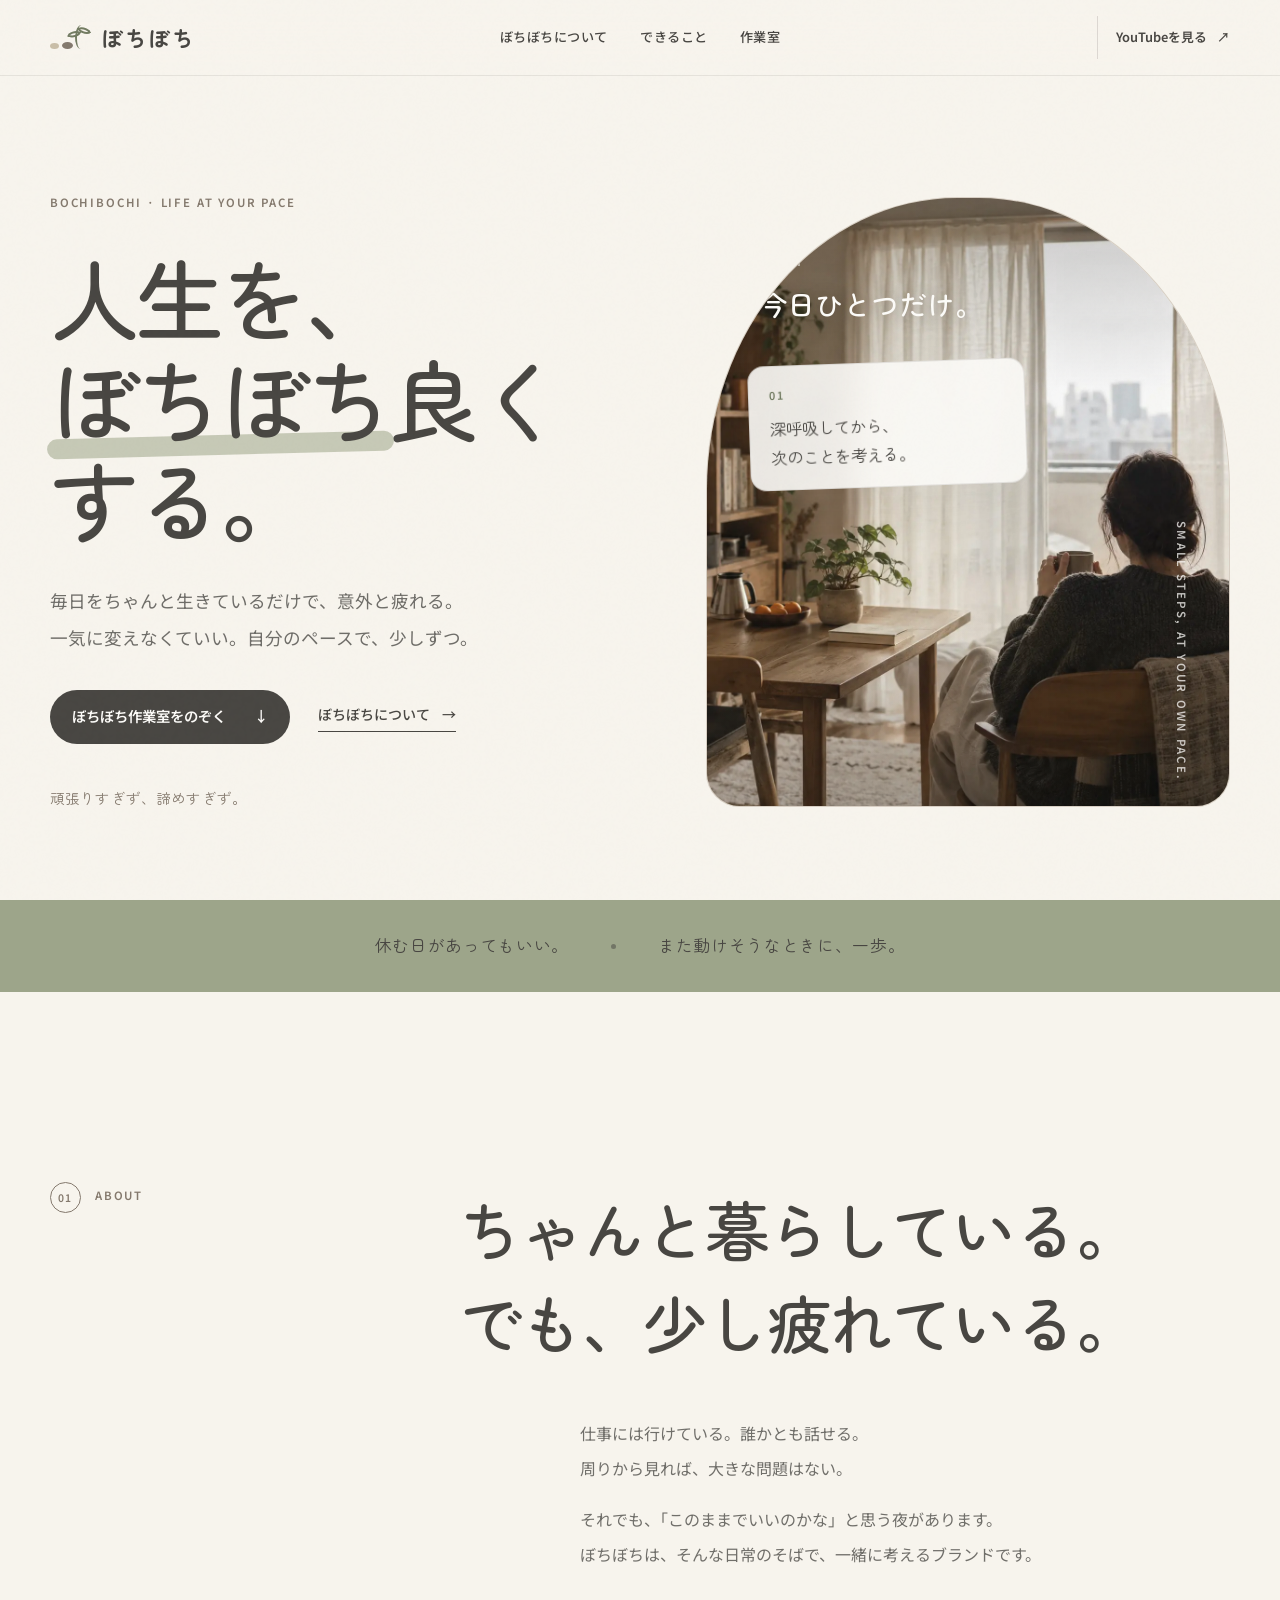
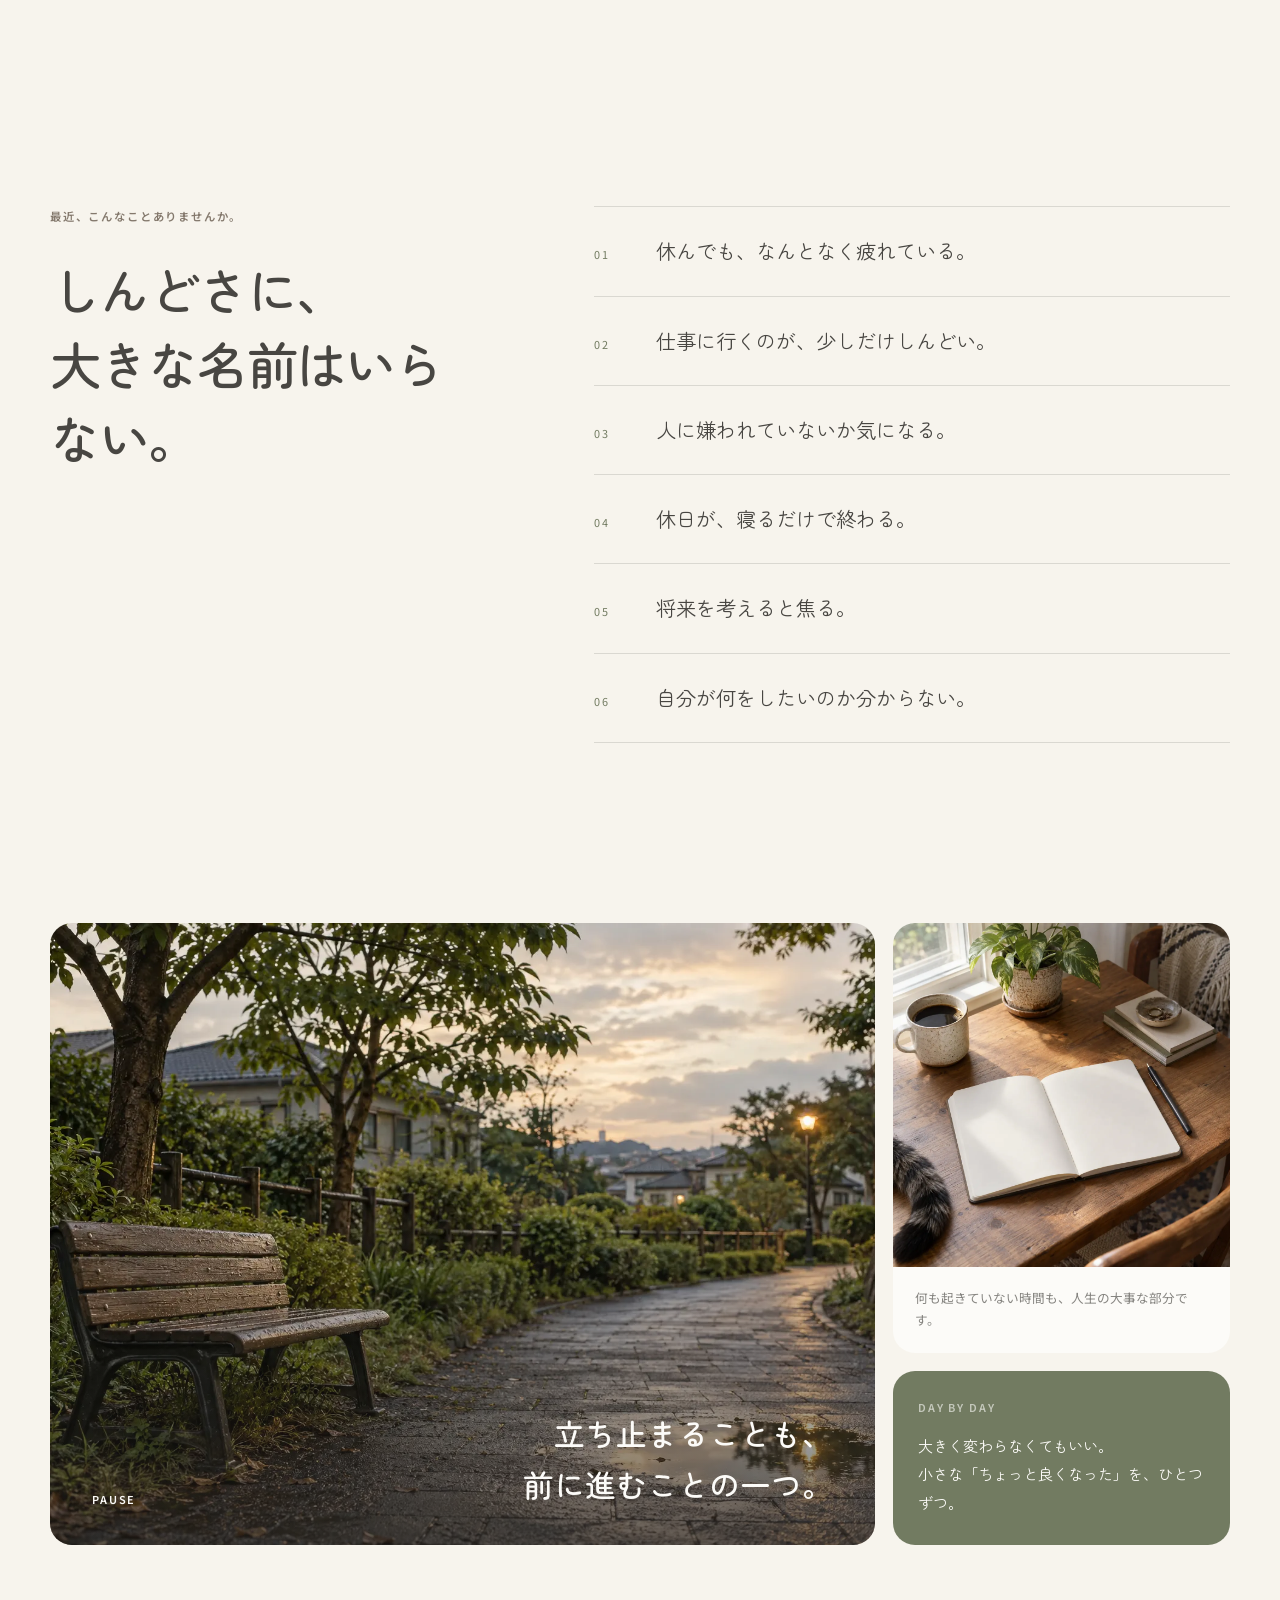
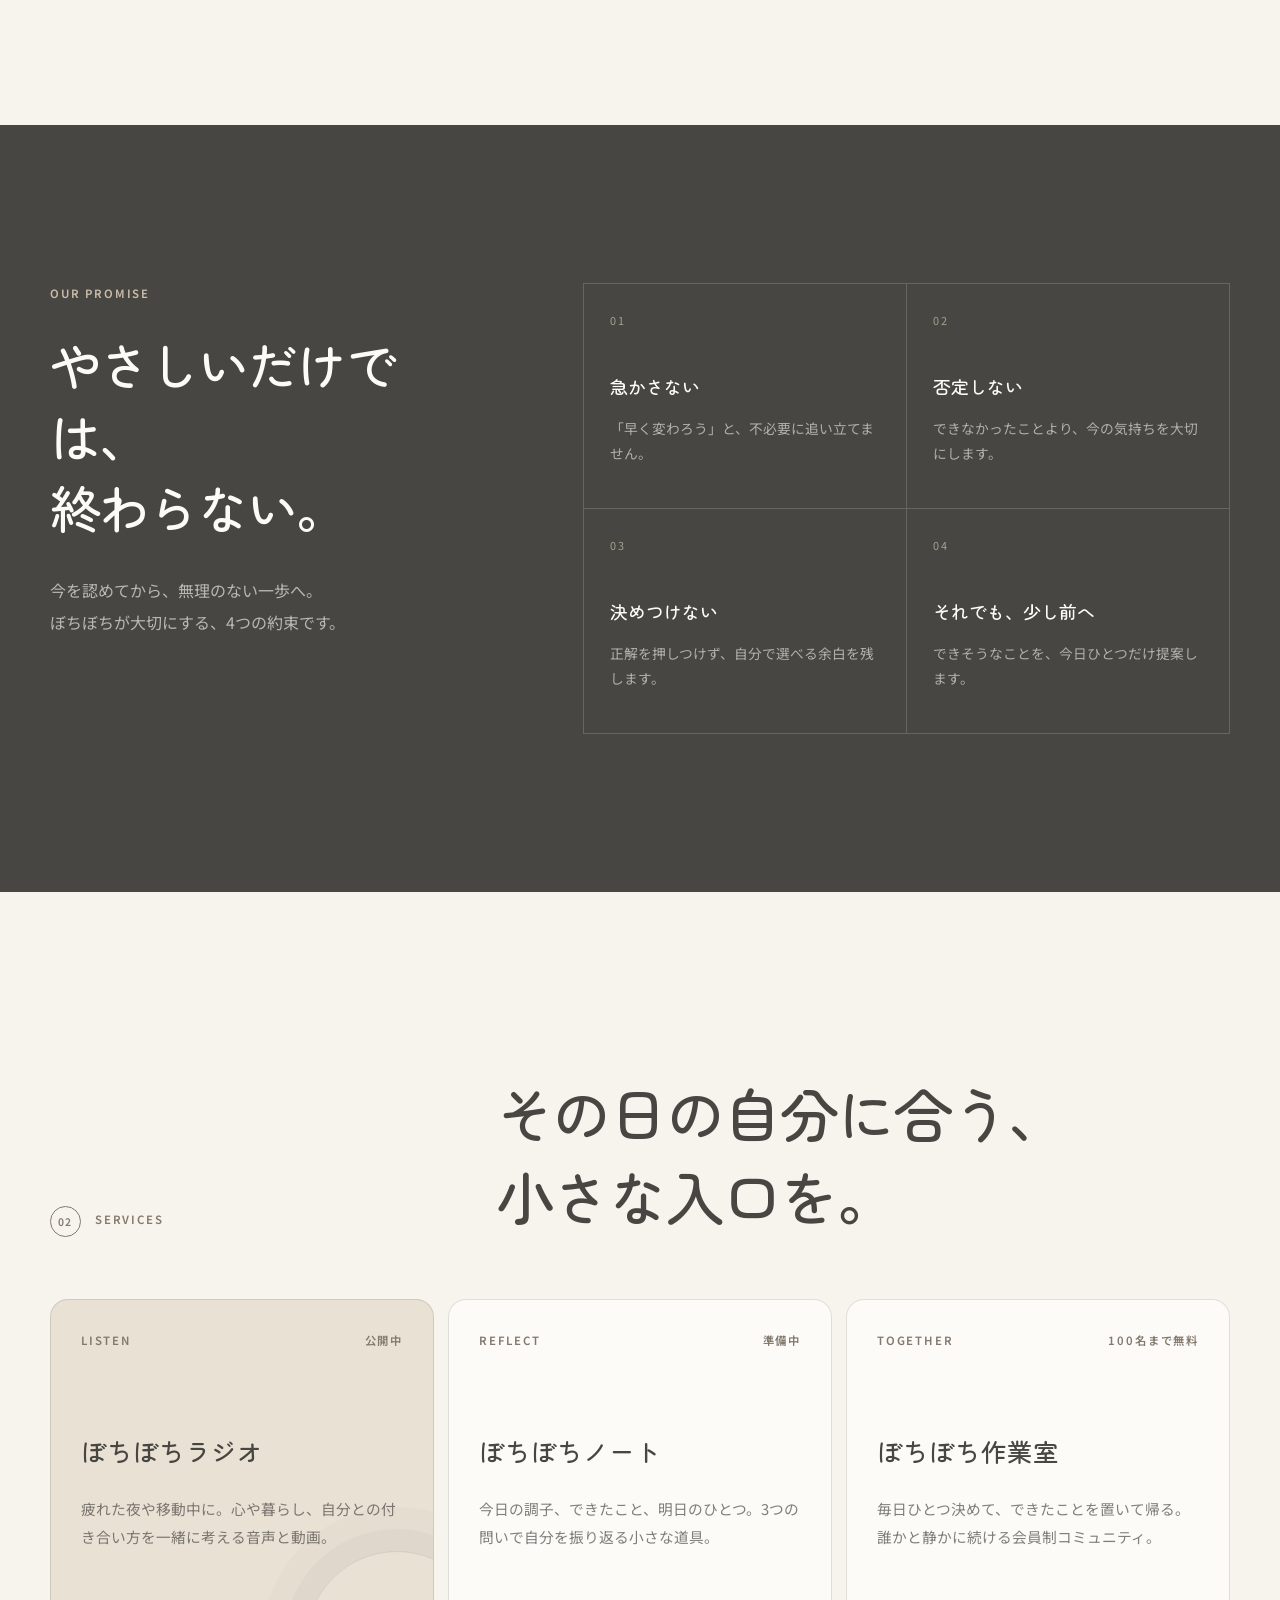
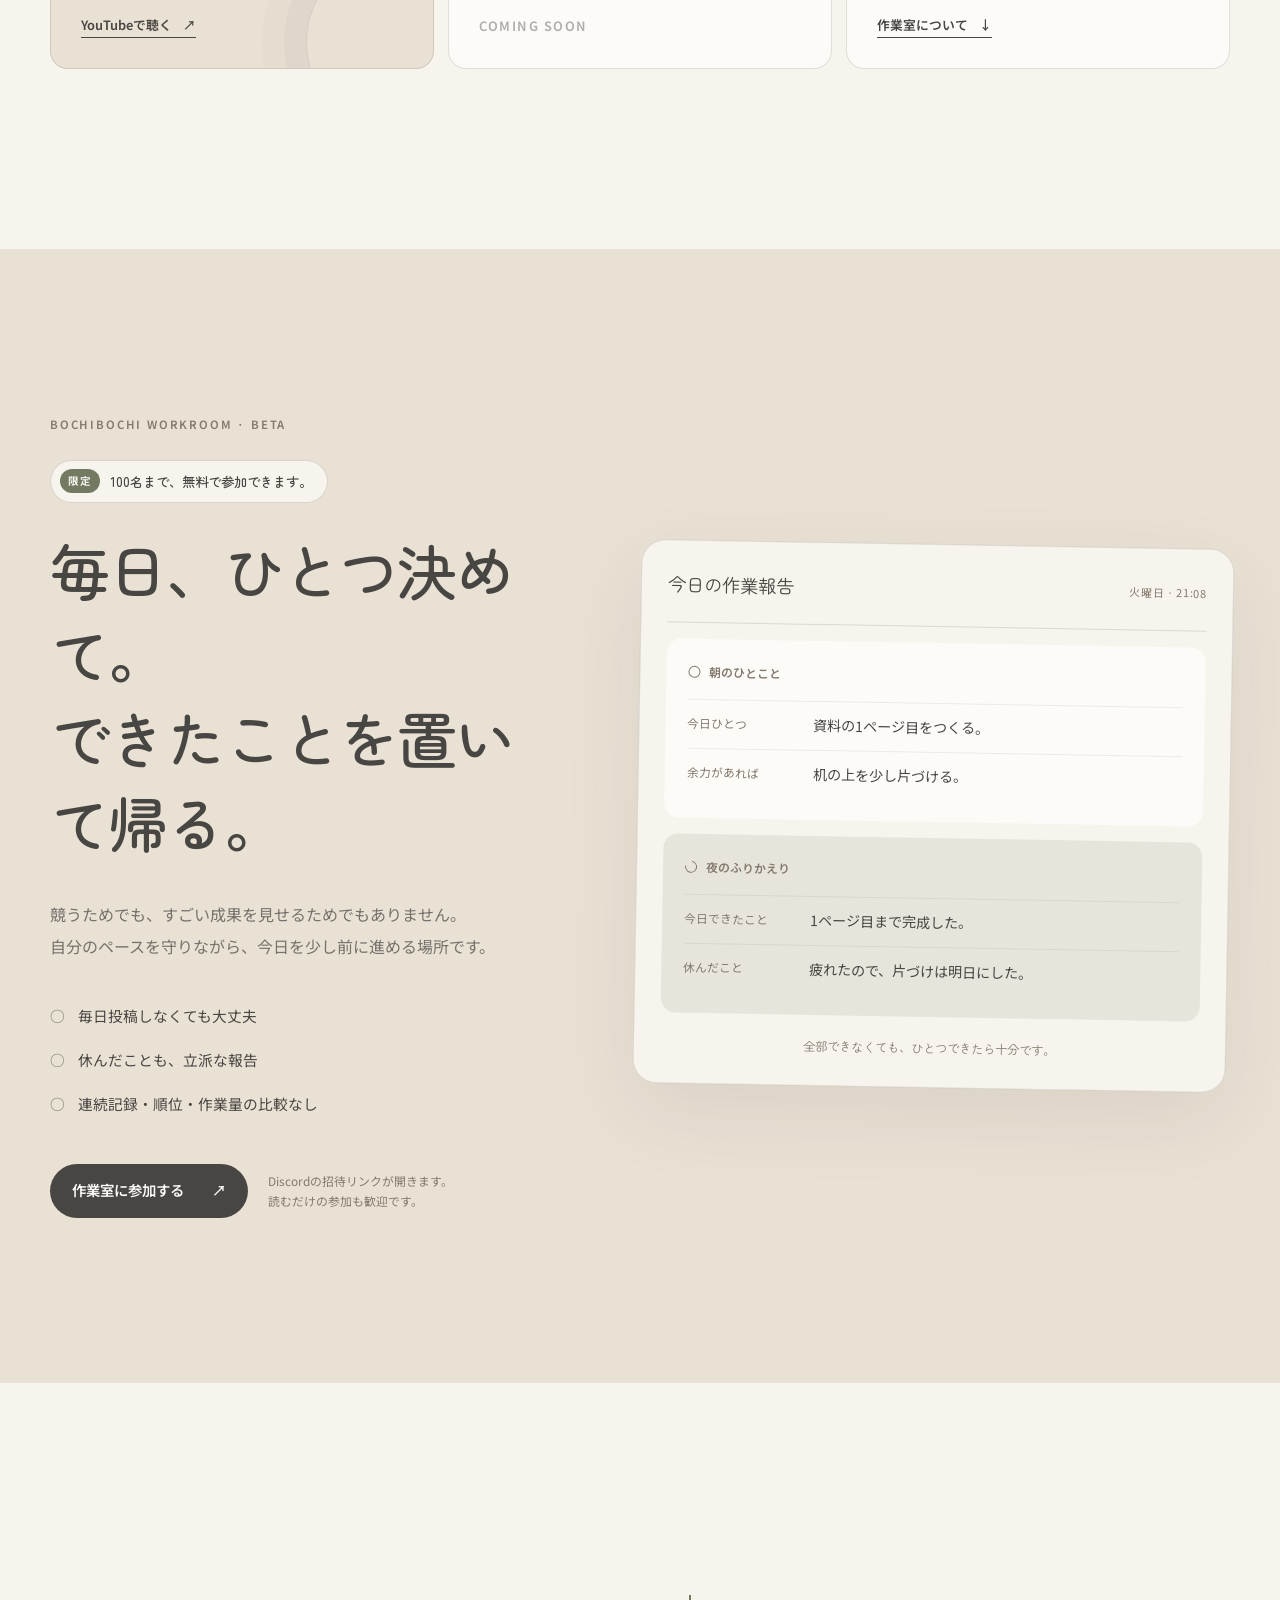
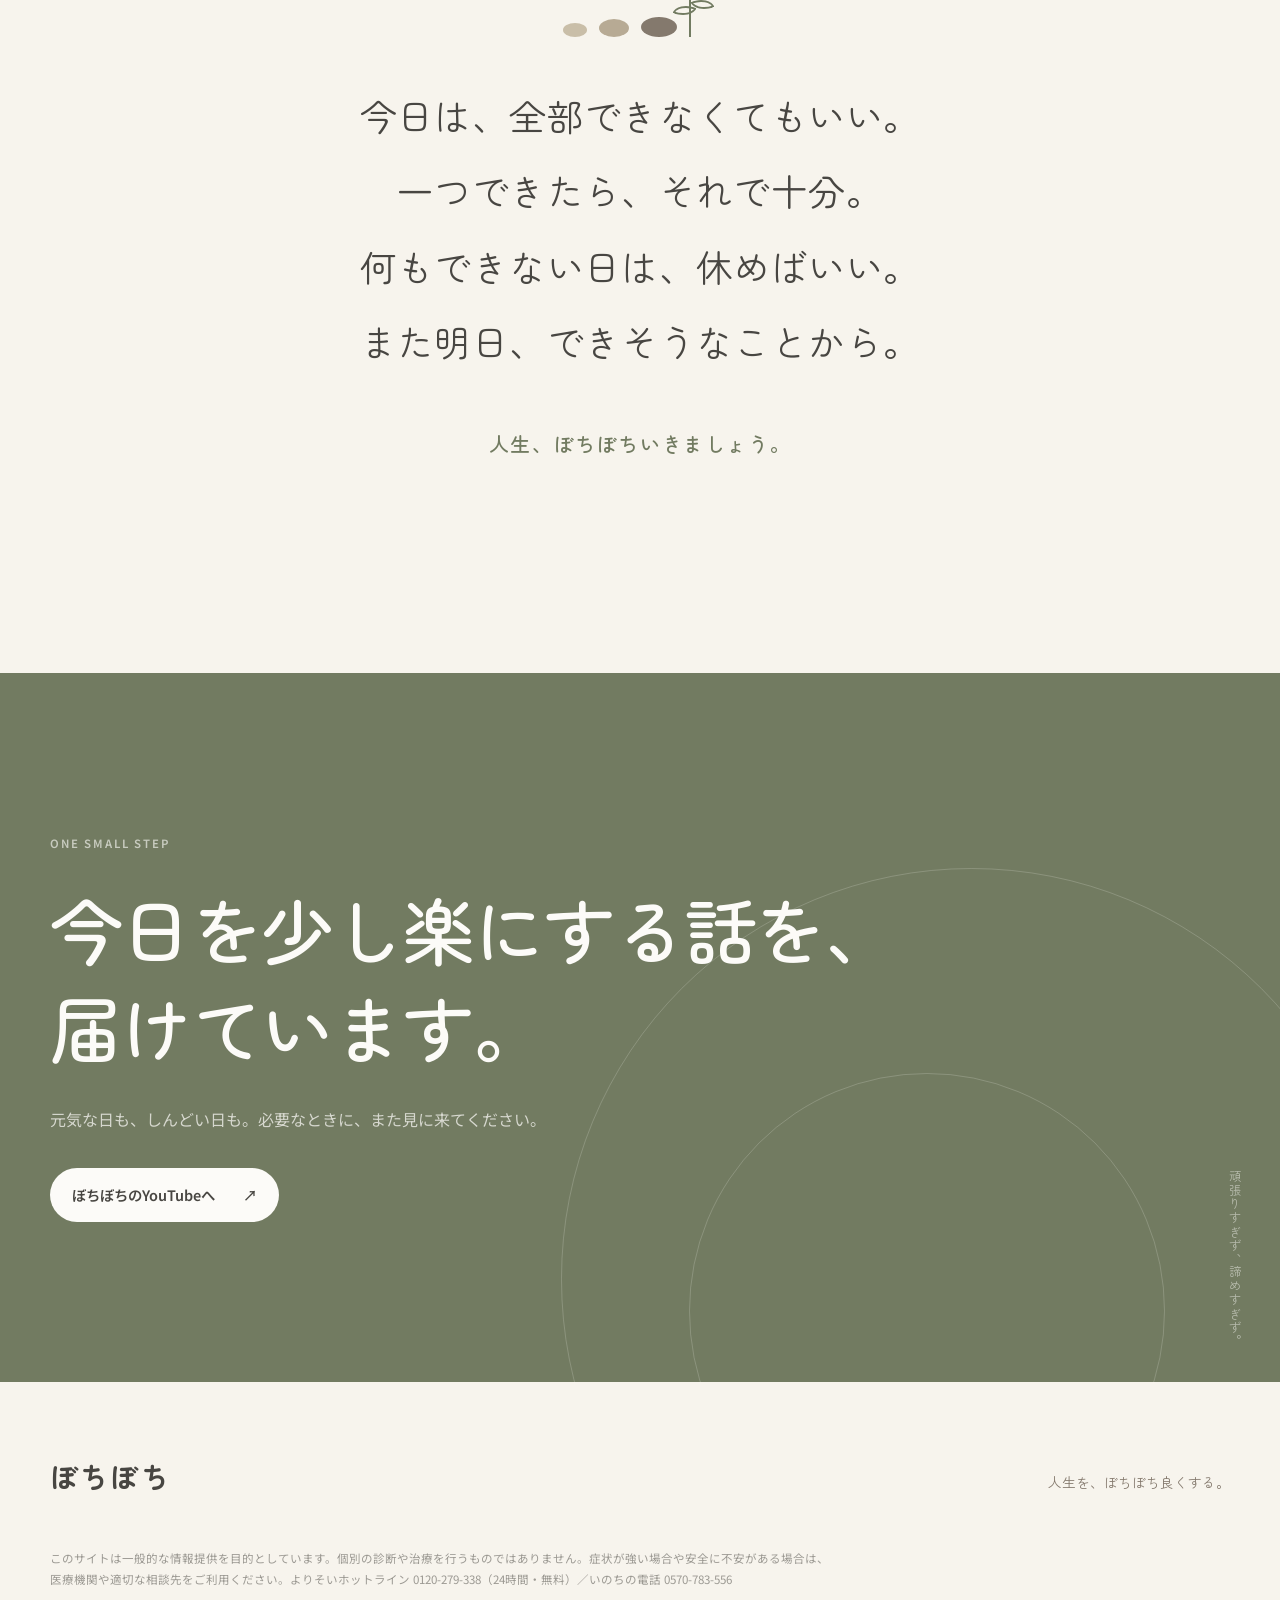
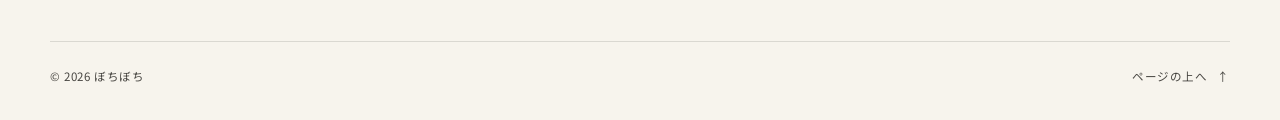
==== index.html @ 63e9a426 "ぼちぼち LP 初版：作業室CTAをDiscord招待（先着100名無料）に、OGP・標準注記を追加 Co-Authored-By: Claude Fable 5.1 <noreply@anthrop" ====
<!doctype html>
<html lang="ja">
  <head>
    <meta charset="utf-8" />
    <meta name="viewport" content="width=device-width, initial-scale=1" />
    <meta name="theme-color" content="#F7F4ED" />
    <meta
      name="description"
      content="人生を、ぼちぼち良くする。心や暮らし、自分との付き合い方を少しずつ整えていくブランドです。"
    />
    <title>ぼちぼち｜人生を、ぼちぼち良くする。</title>
    <link rel="preconnect" href="https://fonts.googleapis.com" />
    <link rel="preconnect" href="https://fonts.gstatic.com" crossorigin />
    <link
      href="https://fonts.googleapis.com/css2?family=Noto+Sans+JP:wght@400;500;600&family=Zen+Maru+Gothic:wght@500;700&display=swap"
      rel="stylesheet"
    />
    <link
      rel="icon"
      type="image/svg+xml"
      href="data:image/svg+xml,%3Csvg xmlns='http://www.w3.org/2000/svg' viewBox='0 0 64 64'%3E%3Crect width='64' height='64' rx='16' fill='%23F7F4ED'/%3E%3Cellipse cx='19' cy='43' rx='7' ry='4.5' fill='%23C9BEA8'/%3E%3Cellipse cx='34' cy='39' rx='7.5' ry='5' fill='%2384796D'/%3E%3Cpath d='M47 44V28M47 32c-7 0-10-4-10-10 7 0 10 4 10 10Zm0 3c7 0 10-4 10-10-7 0-10 4-10 10Z' fill='none' stroke='%239DA58A' stroke-width='4' stroke-linecap='round' stroke-linejoin='round'/%3E%3C/svg%3E"
    />
    <meta property="og:title" content="ぼちぼち｜人生を、ぼちぼち良くする。" />
    <meta property="og:description" content="毎日をちゃんと生きているだけで、意外と疲れる。一気に変えなくていい。自分のペースで、少しずつ。" />
    <meta property="og:type" content="website" />
    <meta property="og:image" content="https://takubon3140.github.io/bochibochi-lp/images/quiet-morning.webp" />
    <meta name="twitter:card" content="summary_large_image" />
    <link rel="preload" as="image" href="./images/quiet-morning.webp" type="image/webp" />
    <link rel="stylesheet" href="./styles.css" />
  </head>
  <body>
    <a class="skip-link" href="#main">本文へ移動する</a>

    <header class="site-header" id="top">
      <a class="brand" href="#top" aria-label="ぼちぼち ホーム">
        <span class="brand-mark" aria-hidden="true">
          <span class="pebble pebble-small"></span>
          <span class="pebble pebble-large"></span>
          <span class="sprout"><i></i></span>
        </span>
        <span class="brand-name">ぼちぼち</span>
      </a>

      <nav class="header-nav" aria-label="メインナビゲーション">
        <a href="#about">ぼちぼちについて</a>
        <a href="#services">できること</a>
        <a href="#community">作業室</a>
      </nav>

      <a class="header-cta" href="https://www.youtube.com/@ikumae_radio" target="_blank" rel="noreferrer">
        YouTubeを見る
        <span aria-hidden="true">↗</span>
      </a>
    </header>

    <main id="main">
      <section class="hero" aria-labelledby="hero-title">
        <div class="hero-copy">
          <p class="eyebrow">BOCHIBOCHI · LIFE AT YOUR PACE</p>
          <h1 id="hero-title">人生を、<br /><em>ぼちぼち</em>良くする。</h1>
          <p class="hero-lead">
            毎日をちゃんと生きているだけで、意外と疲れる。<br />
            一気に変えなくていい。自分のペースで、少しずつ。
          </p>
          <div class="hero-actions">
            <a class="button button-primary" href="#community">
              ぼちぼち作業室をのぞく
              <span aria-hidden="true">↓</span>
            </a>
            <a class="text-link" href="#about">ぼちぼちについて <span aria-hidden="true">→</span></a>
          </div>
          <p class="hero-note">頑張りすぎず、諦めすぎず。</p>
        </div>

        <div class="hero-visual">
          <img
            class="hero-photo"
            src="./images/quiet-morning.webp"
            width="1122"
            height="1402"
            alt="朝の窓辺で、後ろ姿の人が温かい飲み物を手にひと休みしている"
            fetchpriority="high"
          />
          <div class="visual-label">
            <span>TODAY</span>
            <strong>今日ひとつだけ。</strong>
          </div>
          <div class="pace-card pace-card-top">
            <span class="pace-number">01</span>
            <p>深呼吸してから、<br />次のことを考える。</p>
          </div>
          <p class="visual-caption">SMALL STEPS, AT YOUR OWN PACE.</p>
        </div>
      </section>

      <section class="soft-band" aria-label="ブランドメッセージ">
        <p>休む日があってもいい。</p>
        <span aria-hidden="true"></span>
        <p>また動けそうなときに、一歩。</p>
      </section>

      <section class="section section-intro reveal" id="about" aria-labelledby="about-title">
        <div class="section-kicker">
          <span>01</span>
          <p>ABOUT</p>
        </div>
        <div class="intro-copy">
          <h2 id="about-title">ちゃんと暮らしている。<br />でも、少し疲れている。</h2>
          <p>
            仕事には行けている。誰かとも話せる。<br />
            周りから見れば、大きな問題はない。
          </p>
          <p>
            それでも、「このままでいいのかな」と思う夜があります。<br />
            ぼちぼちは、そんな日常のそばで、一緒に考えるブランドです。
          </p>
        </div>
      </section>

      <section class="section worries reveal" aria-labelledby="worries-title">
        <div class="worries-heading">
          <p class="mini-label">最近、こんなことありませんか。</p>
          <h2 id="worries-title">しんどさに、<br />大きな名前はいらない。</h2>
        </div>
        <ul class="worry-list">
          <li><span>01</span>休んでも、なんとなく疲れている。</li>
          <li><span>02</span>仕事に行くのが、少しだけしんどい。</li>
          <li><span>03</span>人に嫌われていないか気になる。</li>
          <li><span>04</span>休日が、寝るだけで終わる。</li>
          <li><span>05</span>将来を考えると焦る。</li>
          <li><span>06</span>自分が何をしたいのか分からない。</li>
        </ul>
      </section>

      <section class="section visual-story reveal" aria-label="ぼちぼちが大切にする日常の風景">
        <figure class="scene-card scene-wide">
          <img
            src="./images/after-rain-bench.webp"
            width="1536"
            height="1024"
            alt="雨上がりの静かな散歩道と、誰も座っていない木のベンチ"
            loading="lazy"
          />
          <figcaption>
            <span>PAUSE</span>
            <strong>立ち止まることも、<br />前に進むことの一つ。</strong>
          </figcaption>
        </figure>

        <div class="scene-side">
          <figure class="scene-card scene-square">
            <img
              src="./images/notebook-coffee-cat.webp"
              width="1254"
              height="1254"
              alt="窓辺の机に置かれた白いノートとコーヒー、画面の隅から見える猫のしっぽ"
              loading="lazy"
            />
            <figcaption>何も起きていない時間も、人生の大事な部分です。</figcaption>
          </figure>
          <div class="scene-message">
            <span>DAY BY DAY</span>
            <p>大きく変わらなくてもいい。<br />小さな「ちょっと良くなった」を、ひとつずつ。</p>
          </div>
        </div>
      </section>

      <section class="promise-section" aria-labelledby="promise-title">
        <div class="section promise-inner reveal">
          <div class="promise-heading">
            <p class="mini-label light">OUR PROMISE</p>
            <h2 id="promise-title">やさしいだけでは、<br />終わらない。</h2>
            <p>
              今を認めてから、無理のない一歩へ。<br />
              ぼちぼちが大切にする、4つの約束です。
            </p>
          </div>
          <ol class="promise-grid">
            <li>
              <span>01</span>
              <h3>急かさない</h3>
              <p>「早く変わろう」と、不必要に追い立てません。</p>
            </li>
            <li>
              <span>02</span>
              <h3>否定しない</h3>
              <p>できなかったことより、今の気持ちを大切にします。</p>
            </li>
            <li>
              <span>03</span>
              <h3>決めつけない</h3>
              <p>正解を押しつけず、自分で選べる余白を残します。</p>
            </li>
            <li>
              <span>04</span>
              <h3>それでも、少し前へ</h3>
              <p>できそうなことを、今日ひとつだけ提案します。</p>
            </li>
          </ol>
        </div>
      </section>

      <section class="section services reveal" id="services" aria-labelledby="services-title">
        <div class="services-heading">
          <div class="section-kicker">
            <span>02</span>
            <p>SERVICES</p>
          </div>
          <h2 id="services-title">その日の自分に合う、<br />小さな入口を。</h2>
        </div>

        <div class="service-grid">
          <article class="service-card service-featured">
            <div class="service-meta"><span>LISTEN</span><span>公開中</span></div>
            <h3>ぼちぼちラジオ</h3>
            <p>疲れた夜や移動中に。心や暮らし、自分との付き合い方を一緒に考える音声と動画。</p>
            <a href="https://www.youtube.com/@ikumae_radio" target="_blank" rel="noreferrer">
              YouTubeで聴く <span aria-hidden="true">↗</span>
            </a>
          </article>
          <article class="service-card">
            <div class="service-meta"><span>REFLECT</span><span>準備中</span></div>
            <h3>ぼちぼちノート</h3>
            <p>今日の調子、できたこと、明日のひとつ。3つの問いで自分を振り返る小さな道具。</p>
            <span class="coming-soon">COMING SOON</span>
          </article>
          <article class="service-card">
            <div class="service-meta"><span>TOGETHER</span><span>100名まで無料</span></div>
            <h3>ぼちぼち作業室</h3>
            <p>毎日ひとつ決めて、できたことを置いて帰る。誰かと静かに続ける会員制コミュニティ。</p>
            <a href="#community">作業室について <span aria-hidden="true">↓</span></a>
          </article>
        </div>
      </section>

      <section class="community-section" id="community" aria-labelledby="community-title">
        <div class="section community-inner reveal">
          <div class="community-copy">
            <p class="mini-label">BOCHIBOCHI WORKROOM · BETA</p>
            <p class="free-badge"><span>限定</span> 100名まで、無料で参加できます。</p>
            <h2 id="community-title">毎日、ひとつ決めて。<br />できたことを置いて帰る。</h2>
            <p class="community-lead">
              競うためでも、すごい成果を見せるためでもありません。<br />
              自分のペースを守りながら、今日を少し前に進める場所です。
            </p>
            <ul class="community-points">
              <li><span aria-hidden="true">○</span> 毎日投稿しなくても大丈夫</li>
              <li><span aria-hidden="true">○</span> 休んだことも、立派な報告</li>
              <li><span aria-hidden="true">○</span> 連続記録・順位・作業量の比較なし</li>
            </ul>
            <div class="community-action">
              <a class="button button-primary" href="https://discord.gg/DdUfR2rM8W" target="_blank" rel="noreferrer">
                作業室に参加する
                <span aria-hidden="true">↗</span>
              </a>
              <p>Discordの招待リンクが開きます。読むだけの参加も歓迎です。</p>
            </div>
          </div>

          <div class="report-board" aria-label="ぼちぼち作業室の投稿例">
            <div class="board-head">
              <p>今日の作業報告</p>
              <span>火曜日 · 21:08</span>
            </div>
            <article class="report-card morning-card">
              <div class="report-label"><span class="sun"></span> 朝のひとこと</div>
              <dl>
                <div>
                  <dt>今日ひとつ</dt>
                  <dd>資料の1ページ目をつくる。</dd>
                </div>
                <div>
                  <dt>余力があれば</dt>
                  <dd>机の上を少し片づける。</dd>
                </div>
              </dl>
            </article>
            <article class="report-card evening-card">
              <div class="report-label"><span class="moon"></span> 夜のふりかえり</div>
              <dl>
                <div>
                  <dt>今日できたこと</dt>
                  <dd>1ページ目まで完成した。</dd>
                </div>
                <div>
                  <dt>休んだこと</dt>
                  <dd>疲れたので、片づけは明日にした。</dd>
                </div>
              </dl>
            </article>
            <p class="board-note">全部できなくても、ひとつできたら十分です。</p>
          </div>
        </div>
      </section>

      <section class="manifesto reveal" aria-label="ぼちぼちのメッセージ">
        <div class="manifesto-mark" aria-hidden="true">
          <span></span><span></span><span></span><i></i>
        </div>
        <blockquote>
          <p>今日は、全部できなくてもいい。</p>
          <p>一つできたら、それで十分。</p>
          <p>何もできない日は、休めばいい。</p>
          <p>また明日、できそうなことから。</p>
        </blockquote>
        <strong>人生、ぼちぼちいきましょう。</strong>
      </section>

      <section class="closing" aria-labelledby="closing-title">
        <div class="closing-copy reveal">
          <p class="mini-label">ONE SMALL STEP</p>
          <h2 id="closing-title">今日を少し楽にする話を、<br />届けています。</h2>
          <p>元気な日も、しんどい日も。必要なときに、また見に来てください。</p>
          <a class="button button-light" href="https://www.youtube.com/@ikumae_radio" target="_blank" rel="noreferrer">
            ぼちぼちのYouTubeへ
            <span aria-hidden="true">↗</span>
          </a>
        </div>
        <p class="closing-side" aria-hidden="true">頑張りすぎず、諦めすぎず。</p>
      </section>
    </main>

    <footer class="site-footer">
      <div class="footer-brand">
        <span class="brand-name">ぼちぼち</span>
        <p>人生を、ぼちぼち良くする。</p>
      </div>
      <p class="disclaimer">
        このサイトは一般的な情報提供を目的としています。個別の診断や治療を行うものではありません。症状が強い場合や安全に不安がある場合は、医療機関や適切な相談先をご利用ください。よりそいホットライン 0120-279-338（24時間・無料）／いのちの電話 0570-783-556
      </p>
      <div class="footer-bottom">
        <p>© <span id="year">2026</span> ぼちぼち</p>
        <a href="#top">ページの上へ <span aria-hidden="true">↑</span></a>
      </div>
    </footer>

    <script src="./script.js"></script>
  </body>
</html>
---- styles.css ----
:root {
  --charcoal: #484642;
  --cream: #f7f4ed;
  --sage: #9da58a;
  --sage-dark: #727b61;
  --sand: #c9bea8;
  --pale: #e9e1d4;
  --warm-white: #fcfbf8;
  --brown: #84796d;
  --line: rgba(72, 70, 66, 0.16);
  --heading: "Zen Maru Gothic", "Hiragino Maru Gothic ProN", "Yu Gothic", sans-serif;
  --body: "Noto Sans JP", "Hiragino Kaku Gothic ProN", "Yu Gothic", sans-serif;
  --page: min(1180px, calc(100vw - 48px));
  --radius: 18px;
}

* {
  box-sizing: border-box;
}

html {
  scroll-behavior: smooth;
}

body {
  margin: 0;
  color: var(--charcoal);
  background: var(--cream);
  font-family: var(--body);
  font-size: 16px;
  line-height: 1.9;
  -webkit-font-smoothing: antialiased;
}

body::before {
  content: "";
  position: fixed;
  inset: 0;
  pointer-events: none;
  z-index: 20;
  opacity: 0.25;
  background-image: url("data:image/svg+xml,%3Csvg viewBox='0 0 180 180' xmlns='http://www.w3.org/2000/svg'%3E%3Cfilter id='n'%3E%3CfeTurbulence type='fractalNoise' baseFrequency='.8' numOctaves='2' stitchTiles='stitch'/%3E%3C/filter%3E%3Crect width='100%25' height='100%25' filter='url(%23n)' opacity='.06'/%3E%3C/svg%3E");
}

::selection {
  color: var(--warm-white);
  background: var(--sage-dark);
}

a {
  color: inherit;
  text-decoration: none;
}

p,
h1,
h2,
h3,
blockquote {
  margin-top: 0;
}

.skip-link {
  position: fixed;
  top: 12px;
  left: 12px;
  z-index: 100;
  padding: 10px 14px;
  border-radius: 10px;
  color: var(--warm-white);
  background: var(--charcoal);
  transform: translateY(-150%);
  transition: transform 180ms ease;
}

.skip-link:focus {
  transform: translateY(0);
}

.site-header {
  position: sticky;
  top: 0;
  z-index: 10;
  display: grid;
  grid-template-columns: 1fr auto 1fr;
  align-items: center;
  min-height: 76px;
  padding: 0 max(24px, calc((100vw - 1180px) / 2));
  border-bottom: 1px solid rgba(72, 70, 66, 0.1);
  background: rgba(247, 244, 237, 0.88);
  backdrop-filter: blur(18px);
}

.brand {
  display: inline-flex;
  align-items: center;
  gap: 13px;
  width: max-content;
}

.brand-name {
  font-family: var(--heading);
  font-size: 1.35rem;
  font-weight: 700;
  letter-spacing: 0.08em;
}

.brand-mark {
  position: relative;
  display: block;
  width: 38px;
  height: 27px;
}

.pebble {
  position: absolute;
  bottom: 2px;
  display: block;
  border-radius: 50%;
  background: var(--sand);
}

.pebble-small {
  left: 0;
  width: 9px;
  height: 6px;
}

.pebble-large {
  left: 12px;
  width: 11px;
  height: 7px;
  background: var(--brown);
}

.sprout {
  position: absolute;
  right: 1px;
  bottom: 2px;
  width: 12px;
  height: 24px;
  border-left: 2px solid var(--sage-dark);
  border-radius: 50%;
  transform: rotate(2deg);
}

.sprout::before,
.sprout::after {
  content: "";
  position: absolute;
  width: 8px;
  height: 5px;
  border: 2px solid var(--sage-dark);
  border-radius: 100% 0 100% 0;
}

.sprout::before {
  top: 5px;
  left: -9px;
  transform: rotate(18deg);
}

.sprout::after {
  top: 1px;
  left: 1px;
  transform: scaleX(-1) rotate(18deg);
}

.header-nav {
  display: flex;
  align-items: center;
  gap: 32px;
}

.header-nav a {
  position: relative;
  font-size: 0.82rem;
  font-weight: 500;
  letter-spacing: 0.04em;
}

.header-nav a::after {
  content: "";
  position: absolute;
  right: 0;
  bottom: -6px;
  left: 0;
  height: 1px;
  background: currentColor;
  transform: scaleX(0);
  transform-origin: right;
  transition: transform 180ms ease;
}

.header-nav a:hover::after,
.header-nav a:focus-visible::after {
  transform: scaleX(1);
  transform-origin: left;
}

.header-cta {
  justify-self: end;
  display: inline-flex;
  align-items: center;
  gap: 10px;
  padding: 9px 0 9px 18px;
  border-left: 1px solid var(--line);
  font-size: 0.8rem;
  font-weight: 600;
}

.header-cta span,
.text-link span,
.service-card a span,
.button span {
  transition: transform 180ms ease;
}

.header-cta:hover span,
.header-cta:focus-visible span,
.service-card a:hover span,
.service-card a:focus-visible span {
  transform: translate(2px, -2px);
}

.hero {
  width: var(--page);
  min-height: calc(100vh - 76px);
  min-height: calc(100svh - 76px);
  margin: 0 auto;
  display: grid;
  grid-template-columns: 1.05fr 0.95fr;
  gap: clamp(32px, 6vw, 96px);
  align-items: center;
  padding: clamp(72px, 9vw, 132px) 0 88px;
}

.eyebrow,
.mini-label,
.section-kicker,
.service-meta,
.visual-caption,
.coming-soon {
  font-size: 0.71rem;
  font-weight: 600;
  letter-spacing: 0.16em;
}

.eyebrow {
  margin-bottom: 32px;
  color: var(--brown);
}

.hero h1 {
  margin-bottom: 34px;
  font-family: var(--heading);
  font-size: clamp(3.35rem, 7vw, 6.8rem);
  font-weight: 500;
  line-height: 1.13;
  letter-spacing: -0.055em;
}

.hero h1 em {
  position: relative;
  z-index: 0;
  font-style: normal;
}

.hero h1 em::after {
  content: "";
  position: absolute;
  right: -0.04em;
  bottom: 0.08em;
  left: -0.03em;
  z-index: -1;
  height: 0.22em;
  border-radius: 99px;
  background: rgba(157, 165, 138, 0.54);
  transform: rotate(-1.5deg);
}

.hero-lead {
  max-width: 580px;
  margin-bottom: 34px;
  color: rgba(72, 70, 66, 0.78);
  font-size: clamp(1rem, 1.45vw, 1.1rem);
  line-height: 2.05;
}

.hero-actions {
  display: flex;
  align-items: center;
  gap: 28px;
  flex-wrap: wrap;
}

.button {
  display: inline-flex;
  align-items: center;
  justify-content: center;
  gap: 28px;
  min-height: 54px;
  padding: 0 22px;
  border-radius: 999px;
  font-size: 0.9rem;
  font-weight: 600;
  line-height: 1.3;
  transition: transform 180ms ease, background 180ms ease, color 180ms ease;
}

.button:hover,
.button:focus-visible {
  transform: translateY(-2px);
}

.button-primary {
  color: var(--warm-white);
  background: var(--charcoal);
}

.button-primary:hover,
.button-primary:focus-visible {
  background: var(--sage-dark);
}

.button:hover span,
.button:focus-visible span {
  transform: translateY(2px);
}

.text-link {
  display: inline-flex;
  align-items: center;
  gap: 12px;
  padding-bottom: 3px;
  border-bottom: 1px solid var(--charcoal);
  font-size: 0.88rem;
  font-weight: 500;
}

.text-link:hover span,
.text-link:focus-visible span {
  transform: translateX(3px);
}

.hero-note {
  margin: 40px 0 0;
  color: var(--brown);
  font-family: var(--heading);
  font-size: 0.9rem;
  letter-spacing: 0.08em;
}

.hero-visual {
  position: relative;
  min-height: min(610px, 66vw);
  overflow: hidden;
  border: 1px solid rgba(72, 70, 66, 0.11);
  border-radius: 48% 48% 34px 34px;
  background: var(--pale);
  isolation: isolate;
}

.hero-visual::before {
  content: "";
  position: absolute;
  inset: 0;
  z-index: 1;
  pointer-events: none;
  background: linear-gradient(180deg, rgba(35, 33, 29, 0.25) 0%, transparent 32%, transparent 68%, rgba(35, 33, 29, 0.28) 100%);
}

.hero-photo {
  position: absolute;
  inset: 0;
  width: 100%;
  height: 100%;
  object-fit: cover;
  object-position: center;
  transition: transform 1.2s cubic-bezier(0.2, 0.7, 0.2, 1);
}

.hero-visual:hover .hero-photo {
  transform: scale(1.018);
}

.visual-label {
  position: absolute;
  z-index: 2;
  top: 9%;
  left: 10%;
  display: flex;
  flex-direction: column;
  gap: 5px;
}

.visual-label span {
  color: rgba(252, 251, 248, 0.76);
  font-size: 0.66rem;
  font-weight: 600;
  letter-spacing: 0.18em;
}

.visual-label strong {
  color: var(--warm-white);
  font-family: var(--heading);
  font-size: clamp(1.25rem, 2.2vw, 1.8rem);
  font-weight: 500;
  text-shadow: 0 2px 18px rgba(35, 33, 29, 0.3);
}

.pace-card {
  position: absolute;
  z-index: 2;
  padding: 18px 20px;
  border: 1px solid rgba(72, 70, 66, 0.12);
  border-radius: 16px;
  background: rgba(252, 251, 248, 0.9);
  box-shadow: 0 16px 50px rgba(72, 70, 66, 0.07);
  backdrop-filter: blur(12px);
}

.pace-card p {
  margin: 0;
  font-family: var(--heading);
  font-size: clamp(0.9rem, 1.5vw, 1.03rem);
  line-height: 1.75;
}

.pace-card-top {
  top: 27%;
  left: 8%;
  width: 53%;
  transform: rotate(-2deg);
}

.pace-number {
  display: block;
  margin-bottom: 9px;
  color: var(--sage-dark);
  font-size: 0.68rem;
  font-weight: 600;
  letter-spacing: 0.14em;
}

.visual-caption {
  position: absolute;
  z-index: 2;
  right: 5%;
  bottom: 4%;
  writing-mode: vertical-rl;
  color: rgba(252, 251, 248, 0.74);
  letter-spacing: 0.2em;
}

.soft-band {
  display: flex;
  align-items: center;
  justify-content: center;
  gap: 42px;
  min-height: 92px;
  padding: 24px;
  color: var(--charcoal);
  background: var(--sage);
}

.soft-band p {
  margin: 0;
  font-family: var(--heading);
  font-size: clamp(0.88rem, 2vw, 1.05rem);
  letter-spacing: 0.04em;
}

.soft-band span {
  width: 5px;
  height: 5px;
  border-radius: 50%;
  background: currentColor;
  opacity: 0.5;
}

.section {
  width: var(--page);
  margin: 0 auto;
}

.section-intro {
  display: grid;
  grid-template-columns: minmax(170px, 0.55fr) 1.45fr;
  gap: clamp(48px, 9vw, 140px);
  padding: clamp(112px, 15vw, 190px) 0;
}

.section-kicker {
  display: flex;
  align-items: flex-start;
  gap: 14px;
  color: var(--brown);
}

.section-kicker span {
  display: grid;
  place-items: center;
  width: 31px;
  height: 31px;
  border: 1px solid var(--brown);
  border-radius: 50%;
  font-size: 0.65rem;
}

.section-kicker p {
  margin: 3px 0 0;
}

.intro-copy h2,
.worries h2,
.promise-heading h2,
.services-heading h2,
.community-copy h2,
.closing h2 {
  font-family: var(--heading);
  font-weight: 500;
  letter-spacing: -0.035em;
}

.intro-copy h2 {
  max-width: 790px;
  margin-bottom: 48px;
  font-size: clamp(2.25rem, 5vw, 4.35rem);
  line-height: 1.45;
}

.intro-copy > p {
  max-width: 650px;
  margin-left: auto;
  color: rgba(72, 70, 66, 0.77);
  line-height: 2.2;
}

.worries {
  display: grid;
  grid-template-columns: 0.82fr 1.18fr;
  gap: clamp(40px, 8vw, 112px);
  padding: 28px 0 clamp(110px, 15vw, 180px);
}

.worries-heading {
  position: sticky;
  top: 122px;
  align-self: start;
}

.mini-label {
  margin-bottom: 24px;
  color: var(--brown);
}

.worries h2 {
  margin-bottom: 0;
  font-size: clamp(2rem, 4vw, 3.45rem);
  line-height: 1.45;
}

.worry-list {
  margin: 0;
  padding: 0;
  list-style: none;
}

.worry-list li {
  display: grid;
  grid-template-columns: 42px 1fr;
  align-items: baseline;
  gap: 20px;
  padding: 27px 0;
  border-bottom: 1px solid var(--line);
  font-family: var(--heading);
  font-size: clamp(1rem, 2vw, 1.26rem);
  line-height: 1.7;
}

.worry-list li:first-child {
  border-top: 1px solid var(--line);
}

.worry-list span {
  color: var(--sage-dark);
  font-family: var(--body);
  font-size: 0.68rem;
  letter-spacing: 0.14em;
}

.visual-story {
  display: grid;
  grid-template-columns: 1.42fr 0.58fr;
  gap: 18px;
  padding: 0 0 clamp(110px, 15vw, 180px);
}

.scene-card {
  position: relative;
  margin: 0;
  overflow: hidden;
  border-radius: 22px;
  background: var(--pale);
}

.scene-card img {
  display: block;
  width: 100%;
  height: 100%;
  object-fit: cover;
  transition: transform 900ms cubic-bezier(0.2, 0.7, 0.2, 1);
}

.scene-card:hover img {
  transform: scale(1.025);
}

.scene-wide {
  min-height: 610px;
}

.scene-wide::after {
  content: "";
  position: absolute;
  inset: 0;
  pointer-events: none;
  background: linear-gradient(180deg, transparent 46%, rgba(31, 30, 27, 0.64) 100%);
}

.scene-wide figcaption {
  position: absolute;
  right: 42px;
  bottom: 36px;
  left: 42px;
  z-index: 1;
  display: flex;
  align-items: end;
  justify-content: space-between;
  gap: 24px;
  color: var(--warm-white);
}

.scene-wide figcaption span,
.scene-message > span {
  font-size: 0.68rem;
  font-weight: 600;
  letter-spacing: 0.17em;
}

.scene-wide figcaption strong {
  font-family: var(--heading);
  font-size: clamp(1.25rem, 2.4vw, 2rem);
  font-weight: 500;
  line-height: 1.65;
  text-align: right;
}

.scene-side {
  display: grid;
  grid-template-rows: 1fr auto;
  gap: 18px;
}

.scene-square {
  display: grid;
  grid-template-rows: minmax(0, 1fr) auto;
  min-height: 430px;
  background: var(--warm-white);
}

.scene-square img {
  min-height: 0;
  object-position: center;
}

.scene-square figcaption {
  padding: 20px 22px 22px;
  color: rgba(72, 70, 66, 0.66);
  font-size: 0.79rem;
  line-height: 1.75;
}

.scene-message {
  padding: 26px 25px 28px;
  border-radius: 22px;
  color: var(--warm-white);
  background: var(--sage-dark);
}

.scene-message > span {
  display: block;
  margin-bottom: 14px;
  color: rgba(252, 251, 248, 0.6);
}

.scene-message p {
  margin: 0;
  font-family: var(--heading);
  font-size: 0.94rem;
  line-height: 1.9;
}

.promise-section {
  color: var(--warm-white);
  background: var(--charcoal);
}

.promise-inner {
  display: grid;
  grid-template-columns: 0.8fr 1.2fr;
  gap: clamp(52px, 8vw, 120px);
  padding: clamp(100px, 13vw, 158px) 0;
}

.mini-label.light {
  color: var(--sand);
}

.promise-heading h2 {
  margin-bottom: 30px;
  font-size: clamp(2.15rem, 4vw, 3.55rem);
  line-height: 1.4;
}

.promise-heading > p:last-child {
  color: rgba(252, 251, 248, 0.63);
  line-height: 2;
}

.promise-grid {
  display: grid;
  grid-template-columns: repeat(2, 1fr);
  margin: 0;
  padding: 0;
  border-top: 1px solid rgba(252, 251, 248, 0.17);
  border-left: 1px solid rgba(252, 251, 248, 0.17);
  list-style: none;
}

.promise-grid li {
  min-height: 225px;
  padding: 26px;
  border-right: 1px solid rgba(252, 251, 248, 0.17);
  border-bottom: 1px solid rgba(252, 251, 248, 0.17);
}

.promise-grid span {
  display: block;
  margin-bottom: 38px;
  color: var(--sage);
  font-size: 0.68rem;
  letter-spacing: 0.16em;
}

.promise-grid h3 {
  margin-bottom: 13px;
  font-family: var(--heading);
  font-size: 1.12rem;
  font-weight: 500;
}

.promise-grid p {
  margin-bottom: 0;
  color: rgba(252, 251, 248, 0.58);
  font-size: 0.86rem;
  line-height: 1.8;
}

.services {
  padding: clamp(110px, 15vw, 180px) 0;
}

.services-heading {
  display: grid;
  grid-template-columns: 0.7fr 1.3fr;
  gap: 50px;
  align-items: end;
  margin-bottom: 62px;
}

.services-heading h2 {
  margin-bottom: 0;
  font-size: clamp(2.25rem, 4.6vw, 4rem);
  line-height: 1.4;
}

.service-grid {
  display: grid;
  grid-template-columns: repeat(3, 1fr);
  gap: 14px;
}

.service-card {
  position: relative;
  display: flex;
  flex-direction: column;
  min-height: 370px;
  padding: 30px;
  overflow: hidden;
  border: 1px solid var(--line);
  border-radius: var(--radius);
  background: var(--warm-white);
  transition: transform 220ms ease, box-shadow 220ms ease;
}

.service-card:hover {
  transform: translateY(-5px);
  box-shadow: 0 24px 60px rgba(72, 70, 66, 0.08);
}

.service-featured {
  background: var(--pale);
}

.service-featured::after {
  content: "";
  position: absolute;
  right: -55px;
  bottom: -65px;
  width: 180px;
  height: 180px;
  border: 1px solid rgba(72, 70, 66, 0.12);
  border-radius: 50%;
  box-shadow: 0 0 0 22px rgba(72, 70, 66, 0.035), 0 0 0 44px rgba(72, 70, 66, 0.025);
}

.service-meta {
  display: flex;
  justify-content: space-between;
  gap: 20px;
  margin-bottom: 75px;
  color: var(--brown);
}

.service-card h3 {
  margin-bottom: 20px;
  font-family: var(--heading);
  font-size: clamp(1.45rem, 2vw, 1.8rem);
  font-weight: 500;
}

.service-card > p {
  max-width: 330px;
  margin-bottom: 30px;
  color: rgba(72, 70, 66, 0.69);
  font-size: 0.92rem;
  line-height: 1.9;
}

.service-card > a,
.coming-soon {
  z-index: 1;
  display: inline-flex;
  align-items: center;
  align-self: flex-start;
  gap: 11px;
  margin-top: auto;
  border-bottom: 1px solid currentColor;
  font-size: 0.8rem;
  font-weight: 600;
}

.coming-soon {
  border: 0;
  color: rgba(72, 70, 66, 0.43);
  letter-spacing: 0.12em;
}

.community-section {
  background: var(--pale);
}

.community-inner {
  display: grid;
  grid-template-columns: 0.9fr 1.1fr;
  gap: clamp(48px, 8vw, 120px);
  align-items: center;
  padding: clamp(105px, 13vw, 165px) 0;
}

.community-copy h2 {
  margin-bottom: 34px;
  font-size: clamp(2.2rem, 4.7vw, 4.15rem);
  line-height: 1.4;
}

.free-badge {
  display: inline-flex;
  align-items: center;
  gap: 10px;
  margin: 0 0 24px;
  padding: 8px 15px 8px 9px;
  border: 1px solid rgba(72, 70, 66, 0.18);
  border-radius: 999px;
  background: rgba(252, 251, 248, 0.72);
  font-family: var(--heading);
  font-size: 0.83rem;
  font-weight: 500;
}

.free-badge span {
  display: inline-grid;
  place-items: center;
  min-width: 38px;
  min-height: 24px;
  padding: 0 8px;
  border-radius: 999px;
  color: var(--warm-white);
  background: var(--sage-dark);
  font-family: var(--body);
  font-size: 0.66rem;
  font-weight: 600;
  letter-spacing: 0.08em;
}

.community-lead {
  margin-bottom: 32px;
  color: rgba(72, 70, 66, 0.72);
  line-height: 2;
}

.community-points {
  margin: 0 0 38px;
  padding: 0;
  list-style: none;
}

.community-points li {
  display: flex;
  gap: 13px;
  padding: 8px 0;
  font-size: 0.92rem;
}

.community-points span {
  color: var(--sage-dark);
}

.community-action {
  display: flex;
  align-items: center;
  gap: 20px;
  flex-wrap: wrap;
}

.community-action p {
  max-width: 190px;
  margin: 0;
  color: var(--brown);
  font-size: 0.74rem;
  line-height: 1.65;
}

.report-board {
  position: relative;
  padding: 26px;
  border: 1px solid rgba(72, 70, 66, 0.15);
  border-radius: 24px;
  background: var(--cream);
  box-shadow: 0 28px 80px rgba(72, 70, 66, 0.09);
  transform: rotate(1deg);
}

.board-head {
  display: flex;
  justify-content: space-between;
  align-items: center;
  gap: 20px;
  padding-bottom: 20px;
  border-bottom: 1px solid var(--line);
}

.board-head p,
.board-head span {
  margin: 0;
}

.board-head p {
  font-family: var(--heading);
  font-size: 1.15rem;
}

.board-head span {
  color: var(--brown);
  font-size: 0.68rem;
  letter-spacing: 0.06em;
}

.report-card {
  margin-top: 16px;
  padding: 22px;
  border-radius: 15px;
}

.morning-card {
  background: var(--warm-white);
}

.evening-card {
  background: rgba(157, 165, 138, 0.19);
}

.report-label {
  display: flex;
  align-items: center;
  gap: 9px;
  margin-bottom: 16px;
  color: var(--brown);
  font-size: 0.74rem;
  font-weight: 600;
}

.sun,
.moon {
  display: inline-block;
  width: 12px;
  height: 12px;
  border: 1.5px solid var(--brown);
  border-radius: 50%;
}

.moon {
  border-top-color: transparent;
  transform: rotate(-35deg);
}

.report-card dl {
  margin: 0;
}

.report-card dl > div {
  display: grid;
  grid-template-columns: 110px 1fr;
  gap: 16px;
  padding: 12px 0;
  border-top: 1px solid rgba(72, 70, 66, 0.09);
}

.report-card dt {
  color: var(--brown);
  font-size: 0.73rem;
}

.report-card dd {
  margin: 0;
  font-size: 0.88rem;
  line-height: 1.65;
}

.board-note {
  margin: 20px 0 0;
  text-align: center;
  color: var(--brown);
  font-family: var(--heading);
  font-size: 0.78rem;
}

.manifesto {
  display: flex;
  flex-direction: column;
  align-items: center;
  width: var(--page);
  margin: 0 auto;
  padding: clamp(120px, 17vw, 210px) 0;
  text-align: center;
}

.manifesto-mark {
  display: flex;
  align-items: end;
  gap: 12px;
  height: 44px;
  margin-bottom: 45px;
}

.manifesto-mark span {
  width: 24px;
  height: 14px;
  border-radius: 50%;
  background: var(--sand);
}

.manifesto-mark span:nth-child(2) {
  width: 30px;
  height: 18px;
  background: #b7aa94;
}

.manifesto-mark span:nth-child(3) {
  width: 36px;
  height: 20px;
  background: var(--brown);
}

.manifesto-mark i {
  position: relative;
  display: block;
  width: 28px;
  height: 42px;
  border-left: 2px solid var(--sage-dark);
}

.manifesto-mark i::before,
.manifesto-mark i::after {
  content: "";
  position: absolute;
  width: 17px;
  height: 9px;
  border: 2px solid var(--sage-dark);
  border-radius: 100% 0 100% 0;
}

.manifesto-mark i::before {
  top: 9px;
  left: -17px;
  transform: rotate(20deg);
}

.manifesto-mark i::after {
  top: 3px;
  left: 1px;
  transform: scaleX(-1) rotate(20deg);
}

.manifesto blockquote {
  margin: 0 0 42px;
  font-family: var(--heading);
  font-size: clamp(1.35rem, 3.1vw, 2.3rem);
  line-height: 1.8;
  letter-spacing: 0.01em;
}

.manifesto blockquote p {
  margin-bottom: 0.25em;
}

.manifesto strong {
  color: var(--sage-dark);
  font-family: var(--heading);
  font-size: clamp(1rem, 2vw, 1.25rem);
  font-weight: 500;
  letter-spacing: 0.08em;
}

.closing {
  position: relative;
  min-height: 630px;
  overflow: hidden;
  color: var(--warm-white);
  background: var(--sage-dark);
}

.closing::before,
.closing::after {
  content: "";
  position: absolute;
  border: 1px solid rgba(252, 251, 248, 0.18);
  border-radius: 50%;
}

.closing::before {
  right: -8vw;
  bottom: -24vw;
  width: 64vw;
  height: 64vw;
}

.closing::after {
  right: 9vw;
  bottom: -13vw;
  width: 37vw;
  height: 37vw;
}

.closing-copy {
  position: relative;
  z-index: 2;
  width: var(--page);
  margin: 0 auto;
  padding: clamp(105px, 13vw, 160px) 0;
}

.closing .mini-label {
  color: rgba(252, 251, 248, 0.62);
}

.closing h2 {
  margin-bottom: 28px;
  font-size: clamp(2.45rem, 5.7vw, 5.1rem);
  line-height: 1.35;
}

.closing-copy > p:not(.mini-label) {
  margin-bottom: 34px;
  color: rgba(252, 251, 248, 0.72);
}

.button-light {
  color: var(--charcoal);
  background: var(--warm-white);
}

.button-light:hover,
.button-light:focus-visible {
  color: var(--warm-white);
  background: var(--charcoal);
}

.closing-side {
  position: absolute;
  right: 34px;
  bottom: 34px;
  z-index: 2;
  margin: 0;
  writing-mode: vertical-rl;
  color: rgba(252, 251, 248, 0.5);
  font-family: var(--heading);
  font-size: 0.76rem;
  letter-spacing: 0.14em;
}

.site-footer {
  width: var(--page);
  margin: 0 auto;
  padding: 68px 0 32px;
}

.footer-brand {
  display: flex;
  align-items: baseline;
  justify-content: space-between;
  gap: 30px;
  margin-bottom: 44px;
}

.footer-brand .brand-name {
  font-size: 1.75rem;
}

.footer-brand p {
  margin: 0;
  color: var(--brown);
  font-family: var(--heading);
  font-size: 0.86rem;
}

.disclaimer {
  max-width: 790px;
  margin-bottom: 50px;
  color: rgba(72, 70, 66, 0.52);
  font-size: 0.72rem;
  line-height: 1.9;
}

.footer-bottom {
  display: flex;
  align-items: center;
  justify-content: space-between;
  gap: 30px;
  padding-top: 24px;
  border-top: 1px solid var(--line);
  font-size: 0.72rem;
  letter-spacing: 0.05em;
}

.footer-bottom p {
  margin: 0;
}

.footer-bottom a {
  display: inline-flex;
  gap: 10px;
}

.motion-ready .reveal {
  opacity: 0;
  transform: translateY(24px);
  transition: opacity 700ms ease, transform 700ms ease;
}

.motion-ready .reveal.is-visible {
  opacity: 1;
  transform: translateY(0);
}

:focus-visible {
  outline: 2px solid var(--sage-dark);
  outline-offset: 5px;
}

@media (max-width: 980px) {
  :root {
    --page: min(100% - 40px, 760px);
  }

  .site-header {
    grid-template-columns: 1fr auto;
    padding: 0 20px;
  }

  .header-nav {
    display: none;
  }

  .hero {
    min-height: auto;
    grid-template-columns: 1fr;
    padding-top: 82px;
  }

  .hero-copy {
    max-width: 680px;
  }

  .hero-visual {
    min-height: 650px;
  }

  .section-intro,
  .worries,
  .promise-inner,
  .community-inner,
  .visual-story {
    grid-template-columns: 1fr;
  }

  .section-intro {
    gap: 42px;
  }

  .intro-copy > p {
    margin-left: 0;
  }

  .worries-heading {
    position: static;
  }

  .promise-inner,
  .community-inner {
    gap: 64px;
  }

  .visual-story {
    gap: 16px;
  }

  .scene-wide {
    min-height: 520px;
  }

  .scene-side {
    grid-template-columns: 1fr 1fr;
    grid-template-rows: auto;
  }

  .scene-square {
    min-height: 380px;
  }

  .services-heading {
    grid-template-columns: 1fr;
  }

  .service-grid {
    grid-template-columns: 1fr;
  }

  .service-card {
    min-height: 310px;
  }

  .service-meta {
    margin-bottom: 48px;
  }

  .report-board {
    max-width: 640px;
    transform: none;
  }
}

@media (max-width: 640px) {
  :root {
    --page: calc(100% - 32px);
  }

  body {
    line-height: 1.8;
  }

  .site-header {
    min-height: 66px;
    padding: 0 16px;
  }

  .brand {
    gap: 9px;
  }

  .brand-mark {
    transform: scale(0.88);
    transform-origin: left center;
  }

  .brand-name {
    font-size: 1.12rem;
  }

  .header-cta {
    gap: 6px;
    padding-left: 12px;
    font-size: 0.71rem;
  }

  .hero {
    gap: 60px;
    padding: 70px 0 72px;
  }

  .eyebrow {
    margin-bottom: 24px;
    font-size: 0.62rem;
  }

  .hero h1 {
    margin-bottom: 28px;
    font-size: clamp(3rem, 16vw, 4.4rem);
    line-height: 1.18;
  }

  .hero-lead br {
    display: none;
  }

  .hero-actions {
    align-items: flex-start;
    flex-direction: column;
    gap: 22px;
  }

  .button {
    min-height: 52px;
    padding: 0 19px;
  }

  .hero-note {
    margin-top: 34px;
  }

  .hero-visual {
    min-height: 520px;
    border-radius: 44% 44% 24px 24px;
  }

  .visual-label {
    top: 8%;
  }

  .pace-card {
    padding: 15px;
  }

  .pace-card-top {
    top: 26%;
    width: 62%;
  }

  .soft-band {
    gap: 14px;
    padding-inline: 16px;
  }

  .soft-band p {
    text-align: center;
  }

  .section-intro,
  .worries,
  .services,
  .promise-inner,
  .community-inner,
  .visual-story {
    padding-top: 92px;
    padding-bottom: 92px;
  }

  .visual-story {
    gap: 14px;
    padding-top: 0;
  }

  .scene-wide {
    min-height: 440px;
  }

  .scene-wide figcaption {
    right: 22px;
    bottom: 22px;
    left: 22px;
    align-items: flex-start;
    flex-direction: column;
    gap: 10px;
  }

  .scene-wide figcaption strong {
    text-align: left;
  }

  .scene-side {
    grid-template-columns: 1fr;
  }

  .scene-square {
    min-height: 420px;
  }

  .intro-copy h2,
  .worries h2,
  .services-heading h2,
  .promise-heading h2,
  .community-copy h2 {
    font-size: clamp(2rem, 10vw, 2.85rem);
  }

  .intro-copy h2 {
    margin-bottom: 34px;
  }

  .intro-copy > p br,
  .community-lead br {
    display: none;
  }

  .worry-list li {
    grid-template-columns: 32px 1fr;
    gap: 10px;
  }

  .promise-grid {
    grid-template-columns: 1fr;
  }

  .promise-grid li {
    min-height: 190px;
  }

  .service-card {
    min-height: 330px;
    padding: 25px;
  }

  .community-action {
    align-items: flex-start;
    flex-direction: column;
  }

  .community-action p {
    max-width: none;
  }

  .report-board {
    padding: 17px;
  }

  .board-head {
    align-items: flex-start;
    flex-direction: column;
    gap: 3px;
  }

  .report-card {
    padding: 18px;
  }

  .report-card dl > div {
    grid-template-columns: 1fr;
    gap: 4px;
  }

  .manifesto {
    align-items: flex-start;
    text-align: left;
  }

  .manifesto blockquote {
    font-size: 1.3rem;
  }

  .closing {
    min-height: 570px;
  }

  .closing h2 {
    font-size: clamp(2.25rem, 11vw, 3.3rem);
  }

  .closing-copy > p:not(.mini-label) {
    max-width: 280px;
  }

  .closing-side {
    display: none;
  }

  .footer-brand {
    align-items: flex-start;
    flex-direction: column;
    gap: 6px;
  }

  .footer-bottom {
    align-items: flex-start;
    flex-direction: column;
    gap: 12px;
  }
}

@media (prefers-reduced-motion: reduce) {
  html {
    scroll-behavior: auto;
  }

  *,
  *::before,
  *::after {
    scroll-behavior: auto !important;
    transition-duration: 0.01ms !important;
    animation-duration: 0.01ms !important;
    animation-iteration-count: 1 !important;
  }

  .motion-ready .reveal {
    opacity: 1;
    transform: none;
  }
}
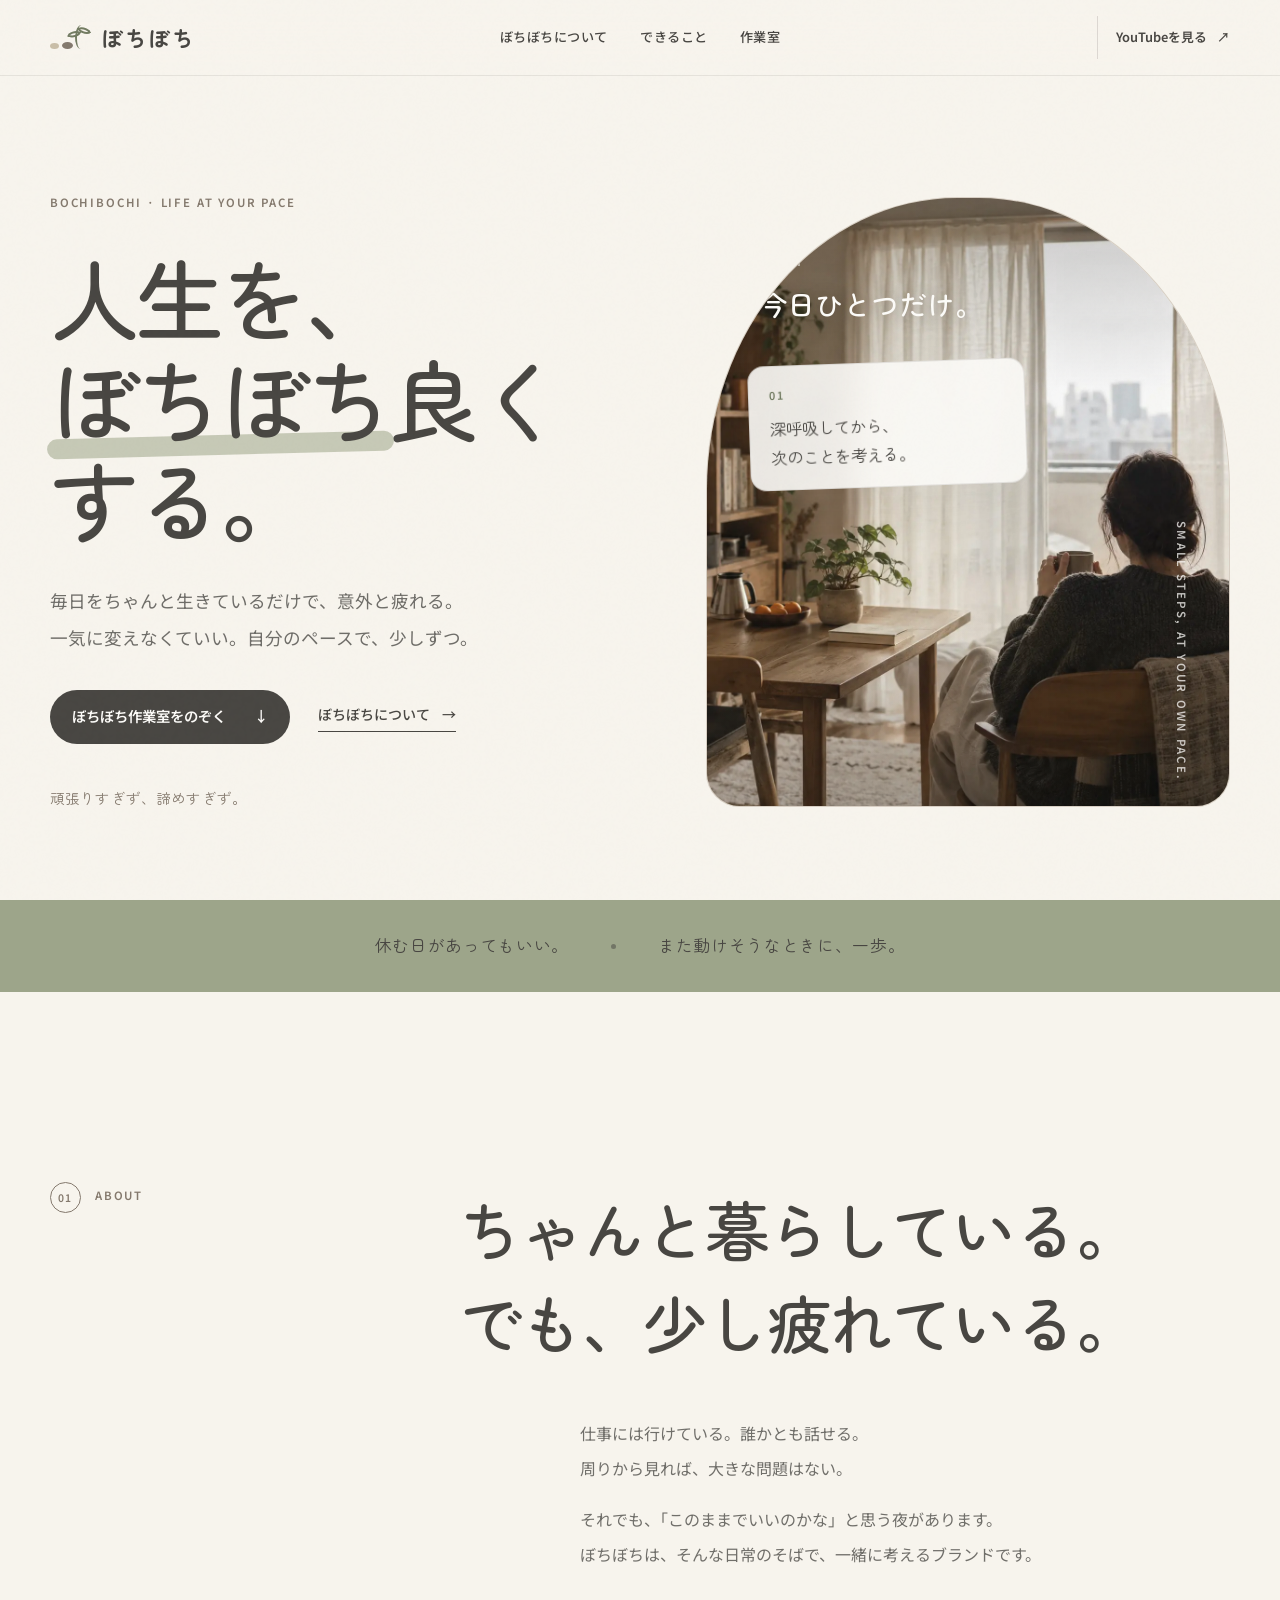
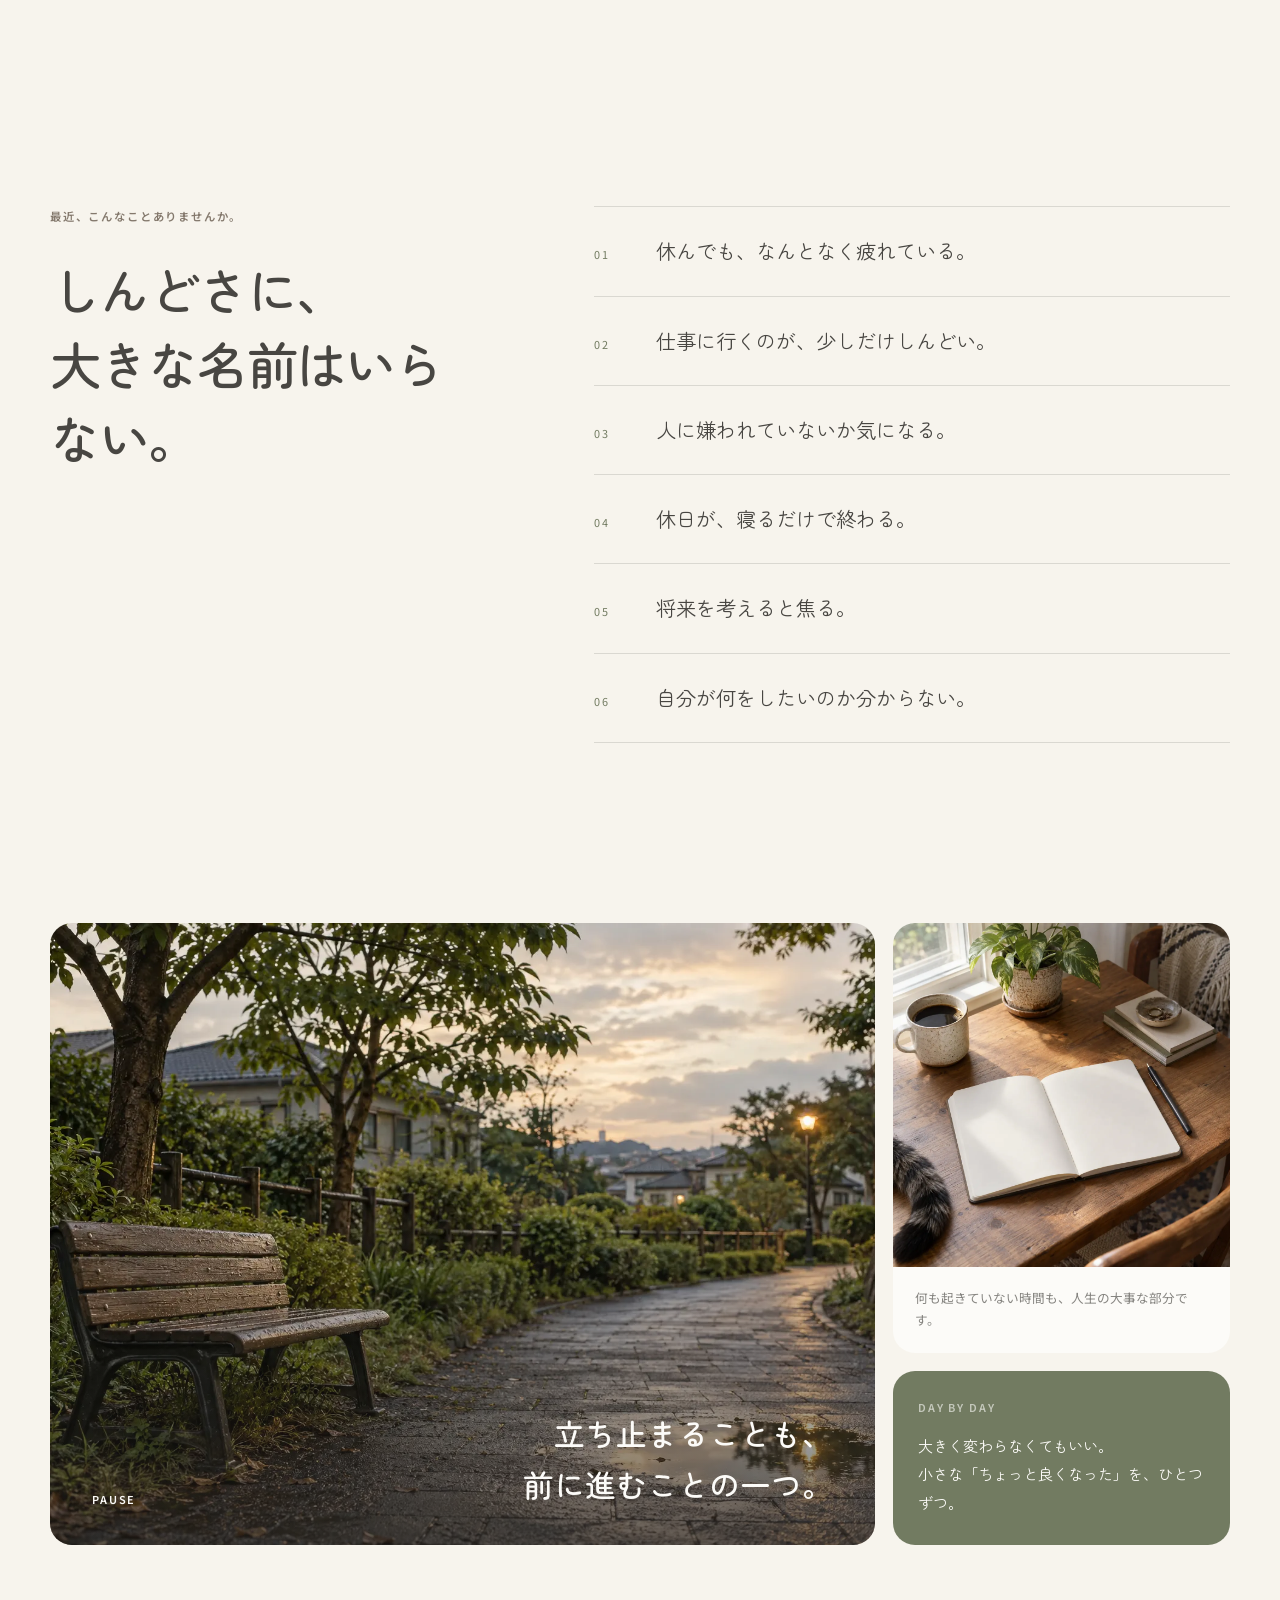
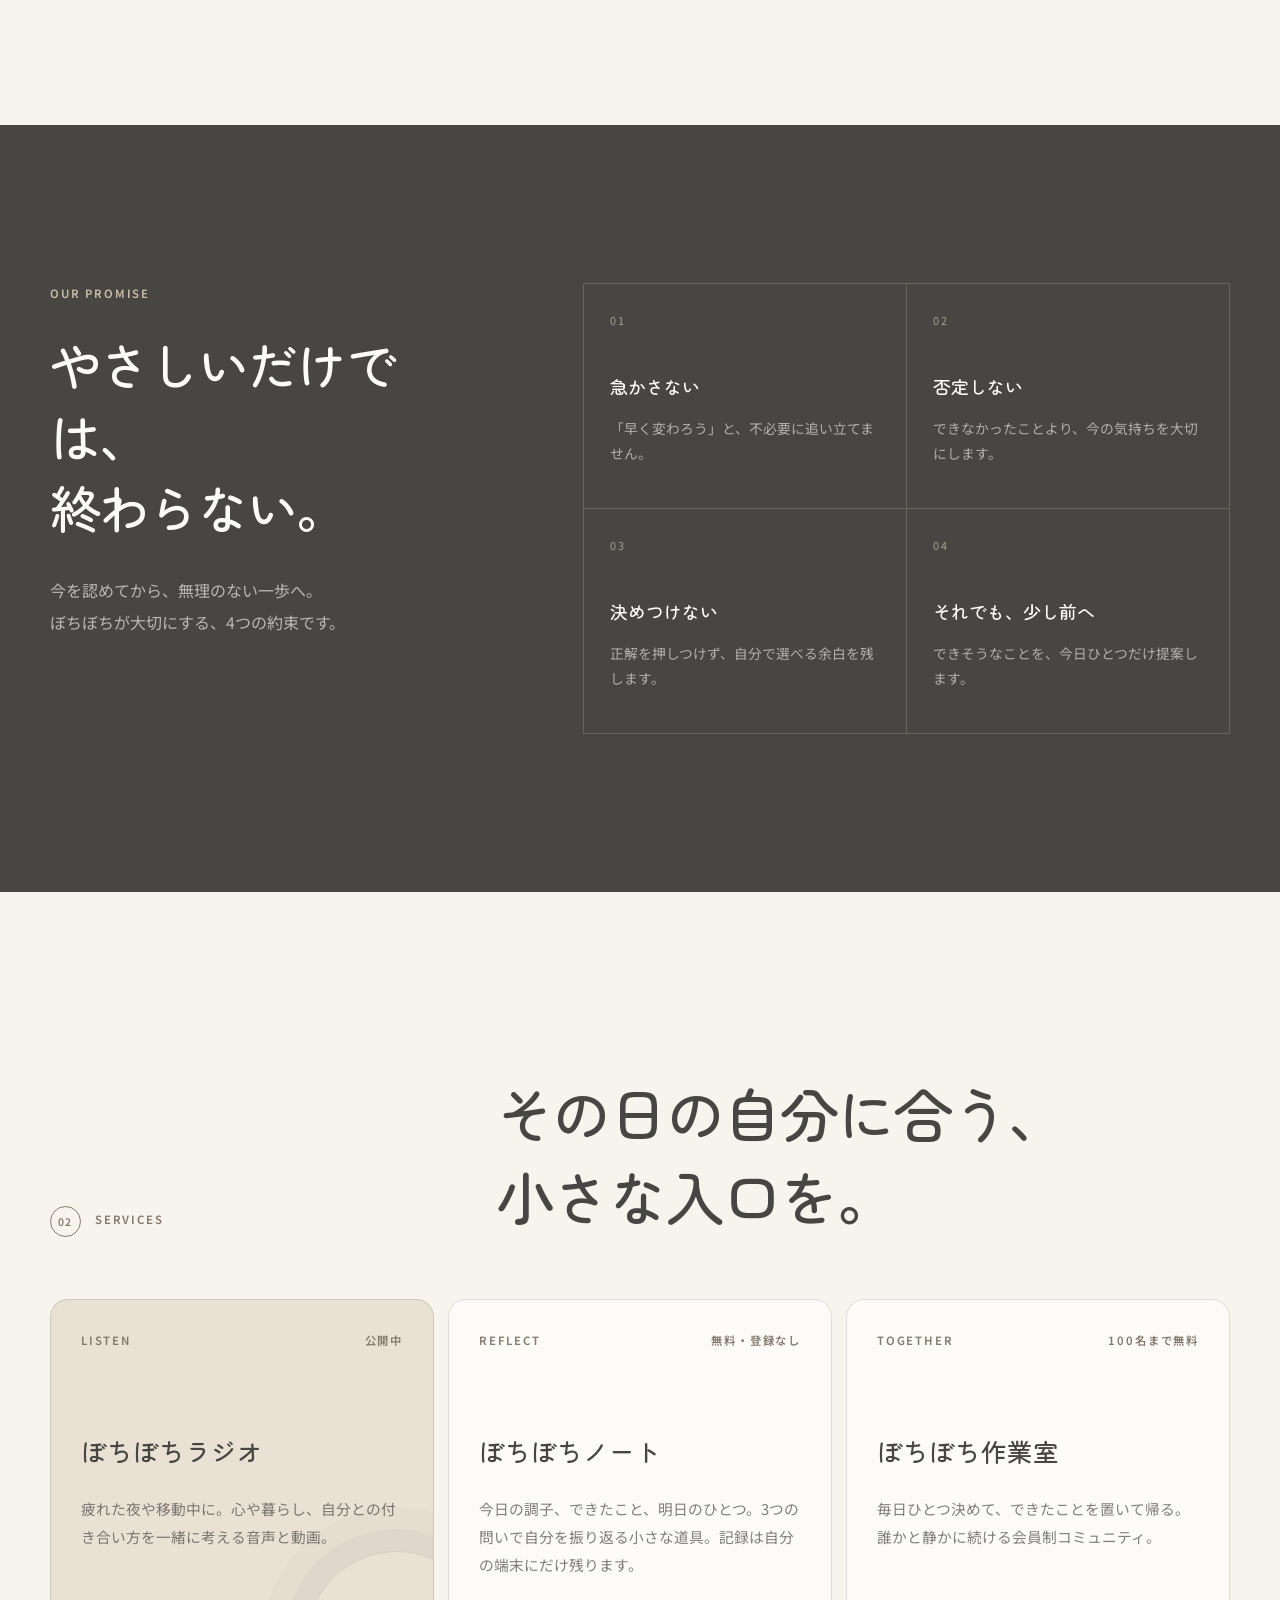
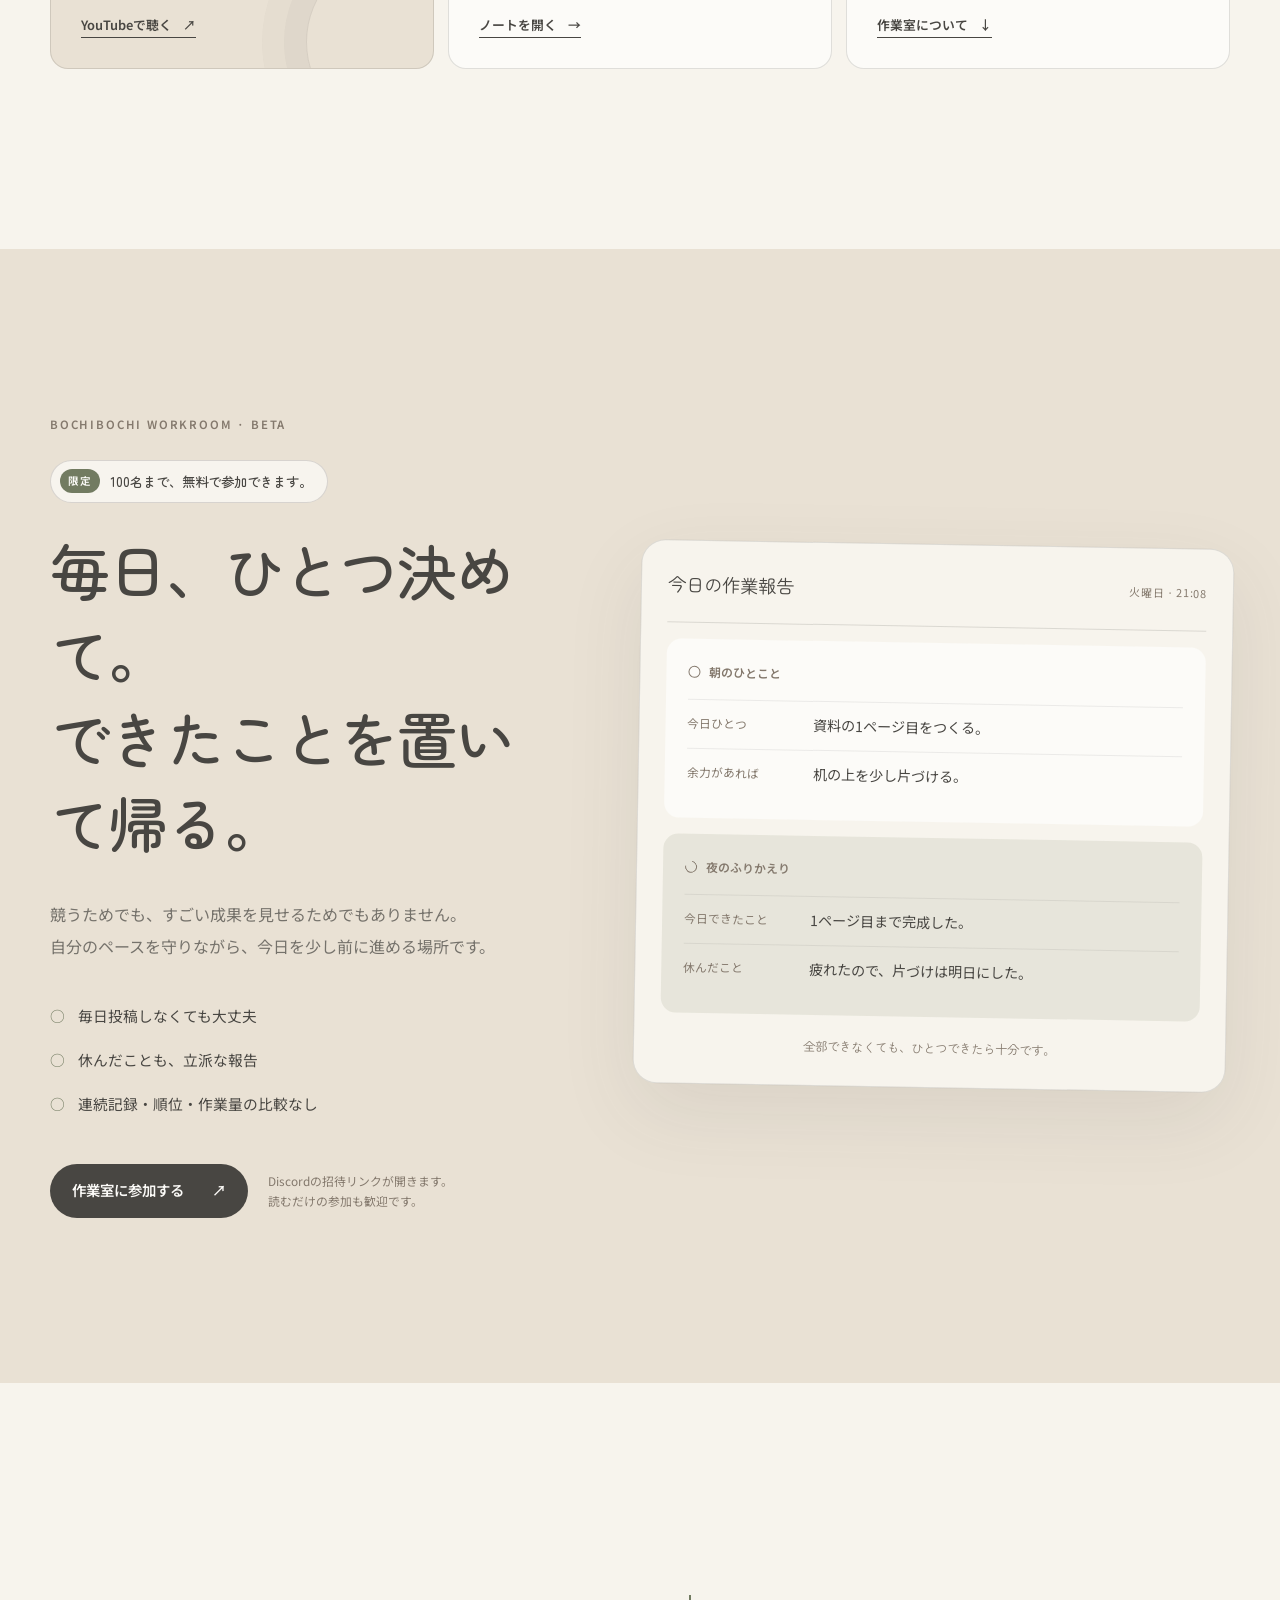
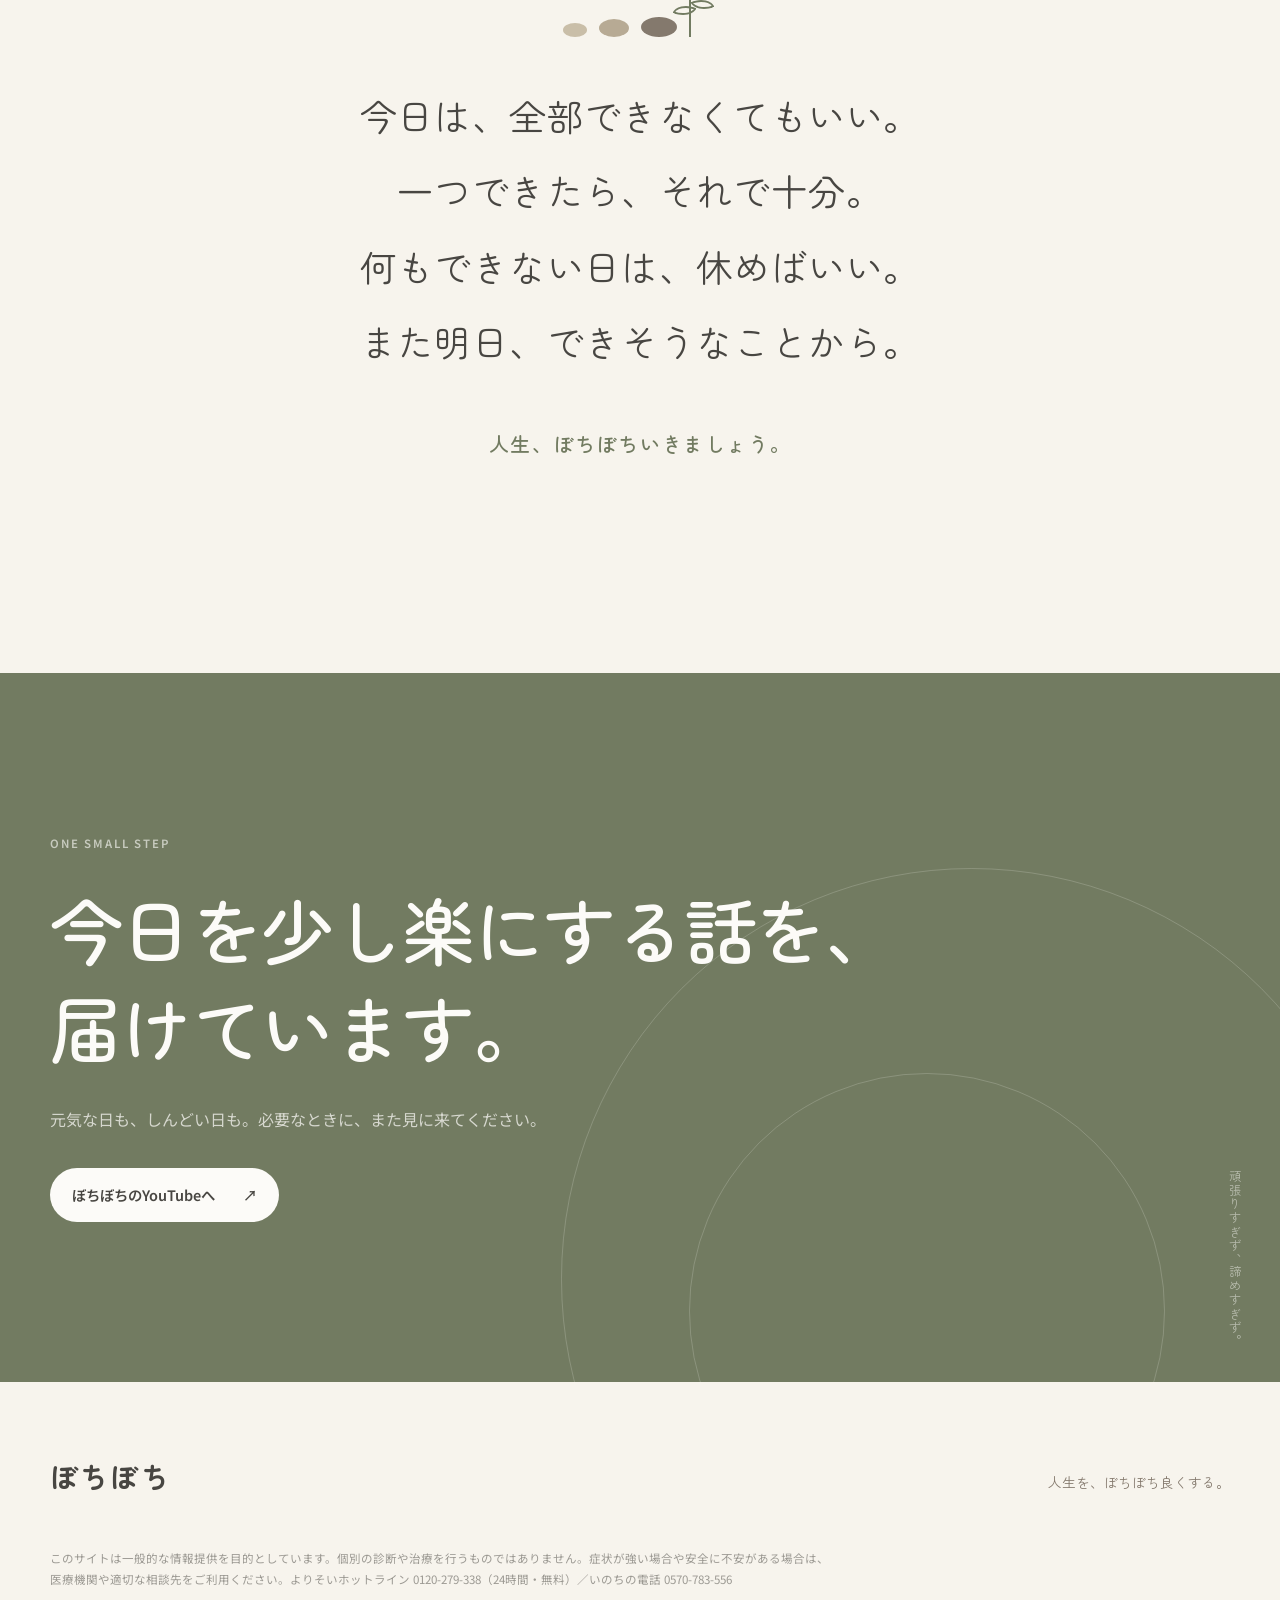
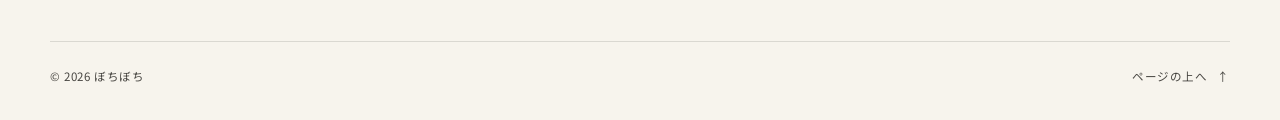
==== commit 70db7172: "ぼちぼちノート MVP（3問・端末内保存・連続記録なし）を追加し、LPから導線 Co-Authored-By: Claude Fable 5.1 <noreply@anthropic.com>" ====
--- a/index.html
+++ b/index.html
@@ -219,10 +219,10 @@
             </a>
           </article>
           <article class="service-card">
-            <div class="service-meta"><span>REFLECT</span><span>準備中</span></div>
+            <div class="service-meta"><span>REFLECT</span><span>無料・登録なし</span></div>
             <h3>ぼちぼちノート</h3>
-            <p>今日の調子、できたこと、明日のひとつ。3つの問いで自分を振り返る小さな道具。</p>
-            <span class="coming-soon">COMING SOON</span>
+            <p>今日の調子、できたこと、明日のひとつ。3つの問いで自分を振り返る小さな道具。記録は自分の端末にだけ残ります。</p>
+            <a href="./note/">ノートを開く <span aria-hidden="true">→</span></a>
           </article>
           <article class="service-card">
             <div class="service-meta"><span>TOGETHER</span><span>100名まで無料</span></div>
